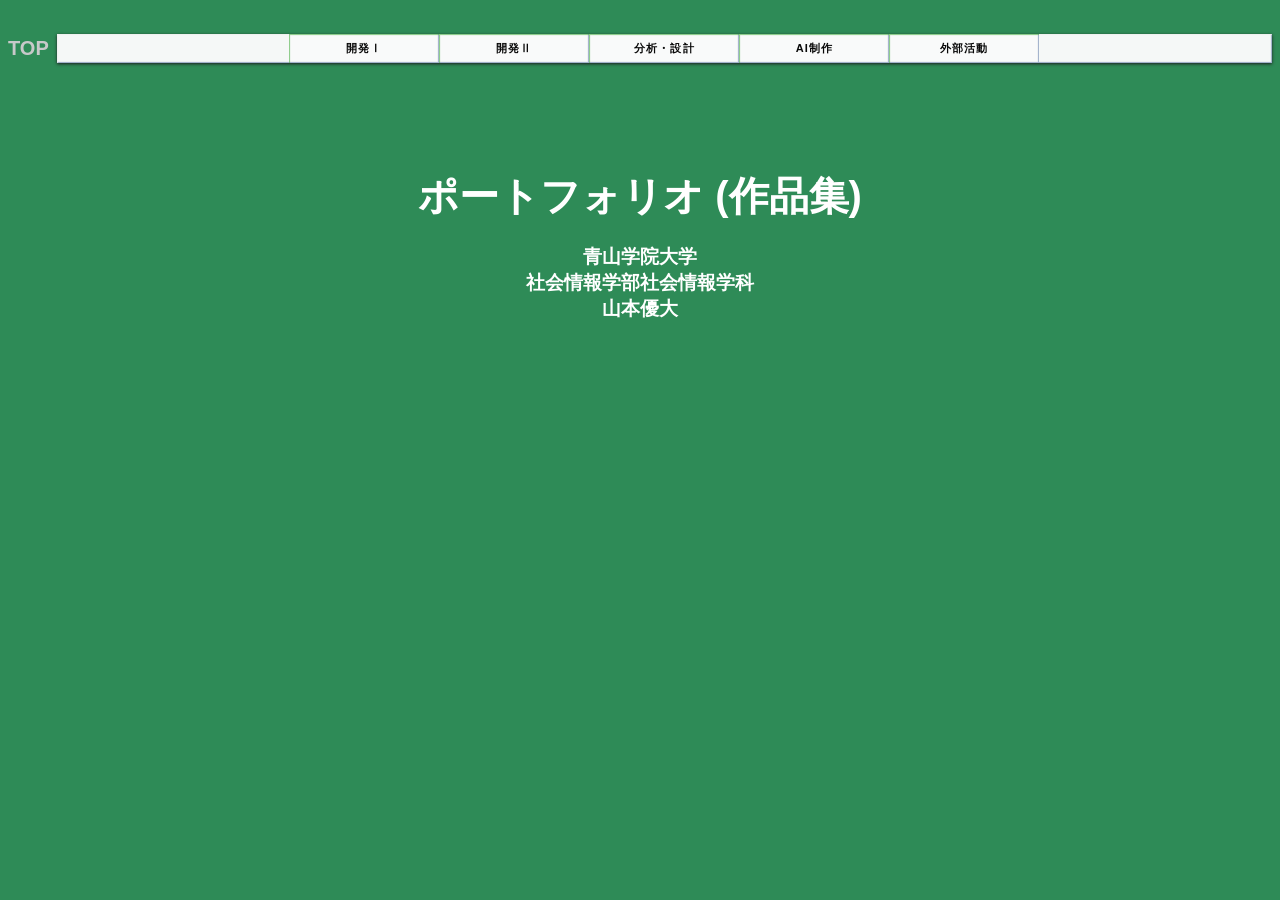
==== myj-fastapi-web-app-main/frontend/index.html @ a17678f3 "Fix deployment path in deploy.yml" ====
<!DOCTYPE html>
<html lang="ja">

<head>
    <meta charset="UTF-8">
    <title>トップページ</title>
    <link rel="stylesheet" href="css/baba.css"/>
</head>

<body>
    <div class="navbar">
        <div class="navbar-l">
            <h1 class="navlogo">TOP</h1>
        </div>
        <div class="navbar-r">
            <ul class="dropmenu">
                <li><a href="#trees">開発Ⅰ</a>
                    <ul>
                        <li><a href="todo.html"> TODO</a></li>
                        <li><a href="baba.html"> Old Maid</a></li>
                        
                    </ul>
                </li>
                <li><a href="#plants">開発Ⅱ</a>
                    <ul>
                        <li><a href="indexaaa.html"> MITUKI</a></li>
                        <li><a href="http://localhost:8501/index.html"> STRABADY</a></li>
                        
                    </ul>
    
                </li>
                <li><a href="#symbiosis">分析・設計</a>
                    <ul>
                        <li><a href="https://colab.research.google.com/drive/1KsUPJqg_0WcFwogwTwC08tpQyaYegraT"> 自然言語処理①</a></li>
                        <li><a href="https://docs.google.com/presentation/d/1_l8otZCzygeaIOdrLib5RKfNLjSA53pC/edit?slide=id.p1#slide=id.p1"> 自然言語処理②</a></li>
                        <li><a href="https://docs.google.com/document/d/11GTX9yCjO9IoElnxK6fyXIhifH7HB06MDJz6Dup3644/edit?tab=t.0"> 採用／求人DB設計</a></li>
                    </ul>
                </li>
                <li><a href="#plants">AI制作</a>
                    <ul>
                        <li><a href=""> その１</a></li>
                        <li><a href=""> その２</a></li>
                        <li><a href=""> その３</a></li>
                    </ul>
                </li>
                <li><a href="#chapel">外部活動</a>
                    <ul>
                        <li><a href="https://www.notion.so/24ec32291db9803e9f65d60c55ac3591?source=copy_link"> ビジコン </a></li>   
                        <li><a href="https://www.notion.so/25-26-313c32291db98044bb27f8d2150bb148?source=copy_link">サガマチ学生Club</a></li>
                    </ul>
                </li>
            </ul>
        </div>
    </div>
    <br><br><br>
    <h1>ポートフォリオ (作品集)</h1>
    <h3>青山学院大学<br>社会情報学部社会情報学科<br>山本優大</h3>
</body>
</html>
---- myj-fastapi-web-app-main/frontend/css/baba.css ----
body {
    font-family: "Yu Gothic", sans-serif;
    text-align: center;
    background: #2e8b57;
    /* 濃い緑 */
    color: white;
}

hr {
    border: none;
    background-color: #f0fff6;
    border-top: 2px dashed #117f33;
}

h1 {
    font-size: 40px;
    margin-bottom: 20px;
}

select {
    font-size: 20px;
    padding: 5px;
    margin: 10px;
    border-radius: 5px;
}

button {
    font-size: 20px;
    padding: 10px 20px;
    margin: 10px;
    border: none;
    border-radius: 10px;
    background-color: #f0c040;
    cursor: pointer;
    transition: background-color 0.2s;
}

button:hover {
    background-color: #ffd700;
}

.card {
    display: inline-block;
    background: white;
    color: black;
    border-radius: 8px;
    padding: 15px 10px;
    margin: 5px;
    width: 60px;
    font-size: 24px;
    box-shadow: 2px 2px 5px rgba(0, 0, 0, 0.3);
    text-align: center;
}

/* 裏面カードの見た目 */
.back {
    display: inline-block;
    background: #444;
    color: white;
    border-radius: 8px;
    padding: 15px 10px;
    margin: 5px;
    width: 60px;
    font-size: 24px;
    cursor: pointer;
    box-shadow: 2px 2px 5px rgba(0, 0, 0, 0.3);
    border: 3px solid #777;
}

/* ゲームフェーズの初期表示設定 */
#game,
#drawPhase,
#resultPhase,
#checkPhase {
    display: none;
    padding: 20px;
    margin: 20px auto;
    max-width: 600px;
    background: rgba(0, 0, 0, 0.2);
    border-radius: 15px;
}

#setup {
    padding: 20px;
    margin: 20px auto;
    max-width: 500px;
    background: rgba(0, 0, 0, 0.2);
    border-radius: 15px;
}

#status {
    margin: 15px auto;
    max-width: 600px;
    background: rgba(255, 255, 255, 0.1);
    padding: 10px;
    border-radius: 10px;
    text-align: center;
}

#status h3 {
    text-align: center;
}

#opponentCards {
    margin-top: 20px;
}


.dropmenu {
    list-style-type: none;
    display: flex;
    justify-content: center;
    width: 750px;
    margin: 0 auto;
    padding: 0;
}

.dropmenu li ul li a {
    text-align: center;
    padding: 7px 10px;
    border-top: 1px solid #728db3;
}

.dropmenu li {
    background: #f9fafa;
    text-align: center;
    box-shadow: 1px 1px 1px rgba(82, 179, 79, 0.7) inset, -1px -1px 1px rgba(115, 139, 179, 0.7) inset;
    width: 25%;
    margin: 0;
    padding: 0;
    position: relative;
}

.dropmenu li ul {
    list-style-type: none;
    margin: 0;
    padding: 0;
    position: absolute;
    visibility: hidden;
    opacity: 0;
    perspective: 500px;
    
}

.dropmenu ul li {
    transform: rotateY(90deg);
    transform-origin: 50% 0;
    transition: .5s;
}

.dropmenu li:hover li {
    transform: rotateY(0);
}

.dropmenu ul li:nth-child(2) {
    transition-delay: .1s;
}

.dropmenu ul li:nth-child(3) {
    transition-delay: .2s;
}


.dropmenu li:hover ul {
    visibility: visible;
    opacity: 1;
}

.dropmenu li ul li {
    width: 150px;
}

.dropmenu li a {
    margin: 0;
    padding: 7px 0;
    display: block;
    color: #090909;
    font: bold 11px "游ゴシック", Helvetica;
    letter-spacing: 0.1em;
    text-decoration: none;
}

.dropmenu li a:hover {
    background: #8f8f8f;
}

.dropmenu li:hover>a {
    background: #8c8c8c;
}

.navbar {
    width: 100%;
    margin: 0;
    padding: 5px 0;
    height: 70px;
    display: flex;
    align-content: space-around;
}

.navbar-l {
    margin: auto 0;
}

.navlogo {
    color: #c7c9c9;
    font: bold 20px "游ゴシック", Helvetica;
    text-align: left;
    margin: auto 8px auto 0px;
    white-space: nowrap;
}

.navbar-r {
    background: #f5f8f7;
    box-shadow: 1px 1px 1px rgba(237, 238, 237, 0.7) inset, -1px -1px 1px rgba(115, 139, 179, 0.7) inset,
        0px 1px 3px #1e1e20;
    width: 100%;
    margin: auto 0;
    padding: 0;
}
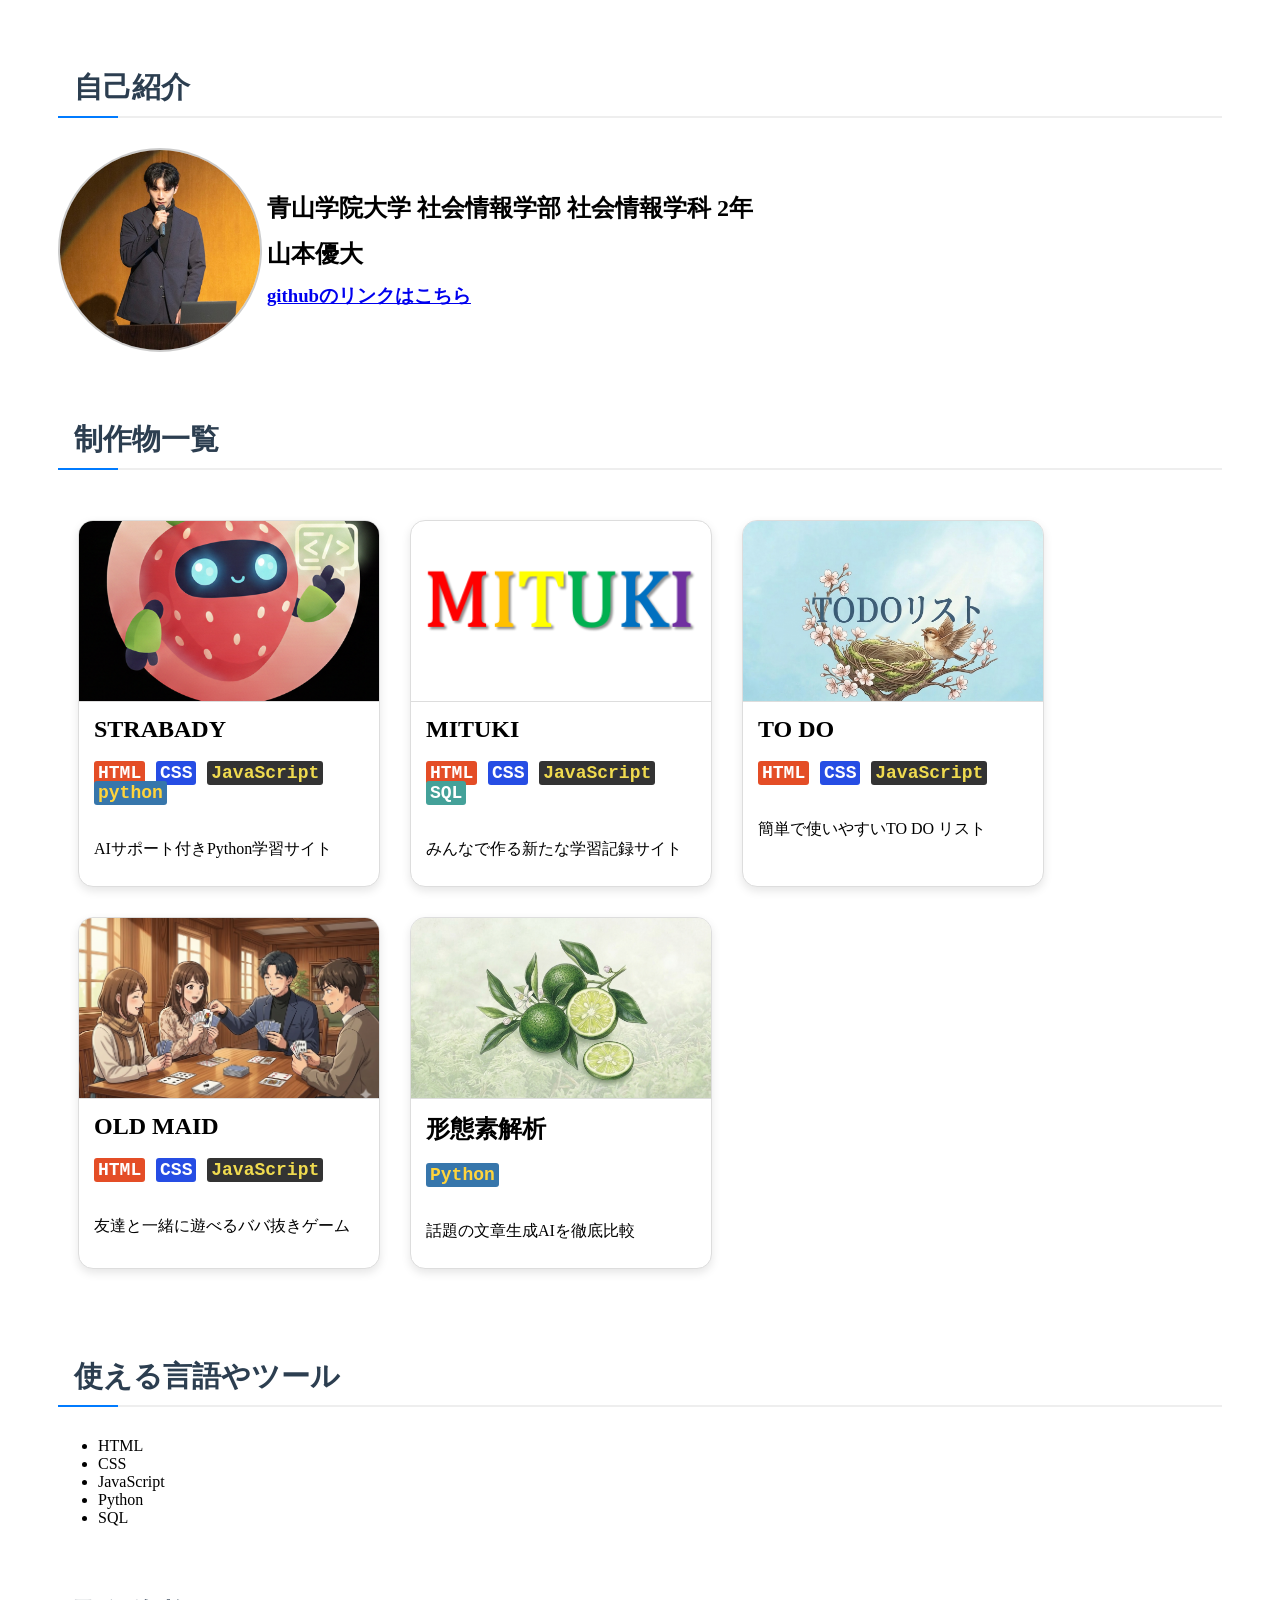
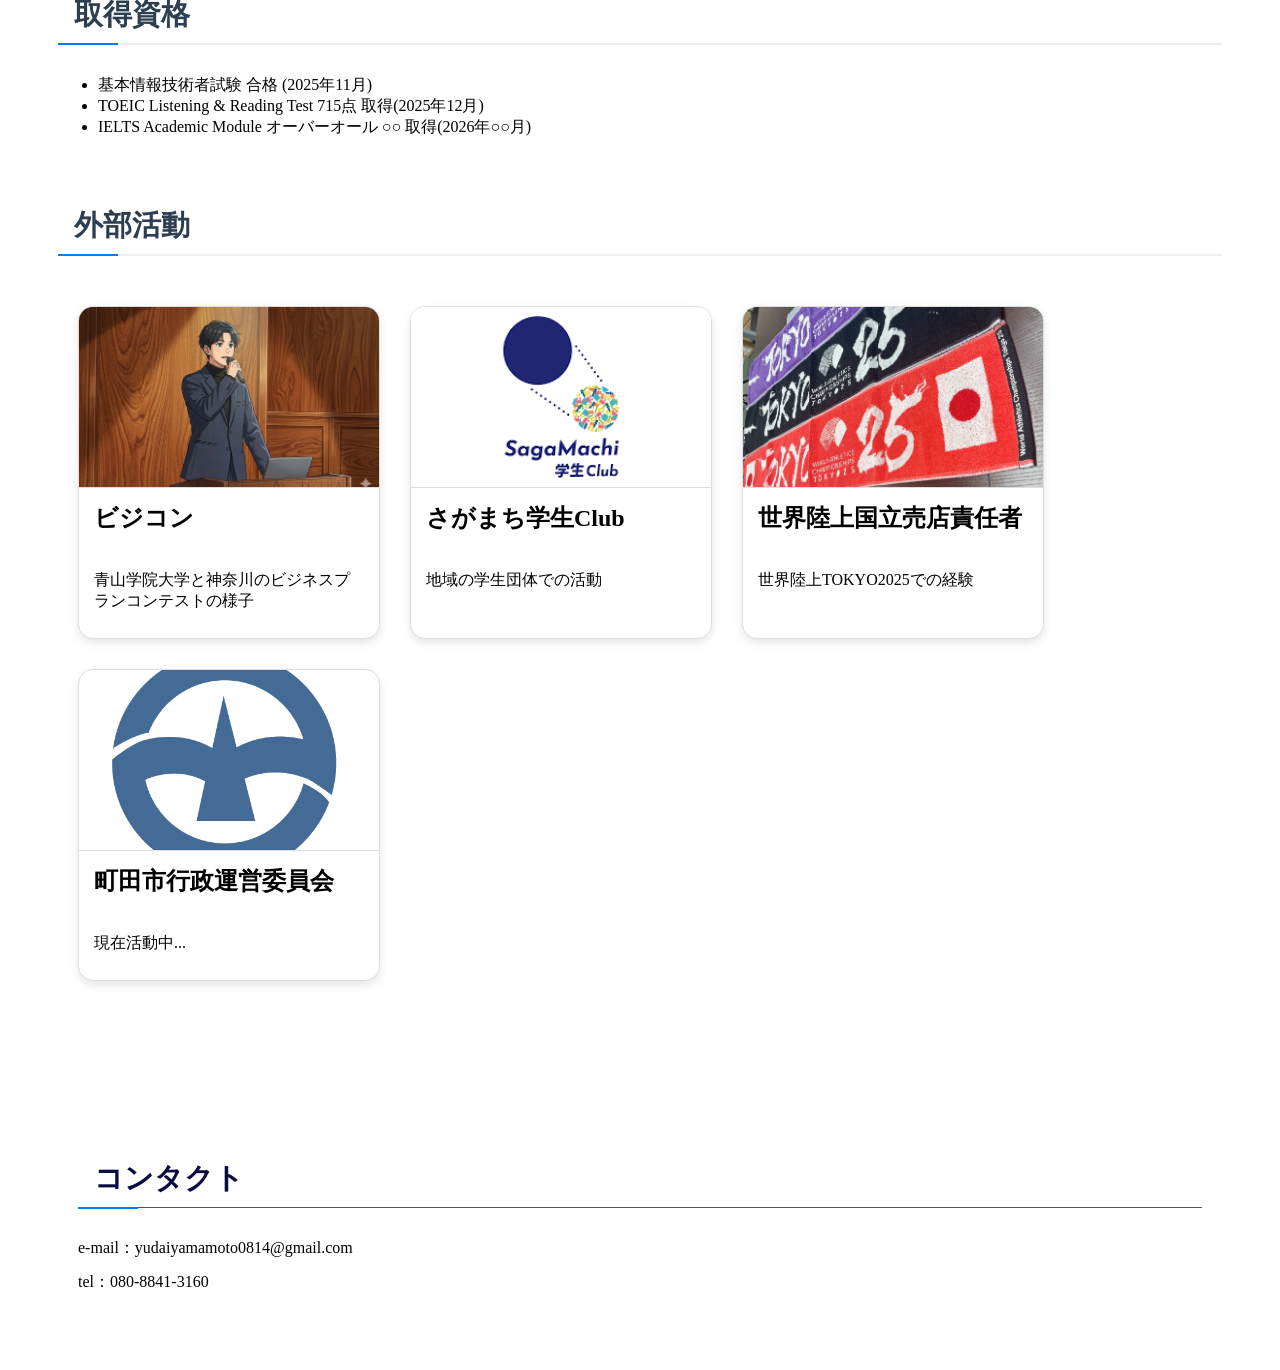
==== commit 8333f0f0: "ポートフォリオを修正" ====
--- a/myj-fastapi-web-app-main/frontend/index.html
+++ b/myj-fastapi-web-app-main/frontend/index.html
@@ -4,11 +4,11 @@
 <head>
     <meta charset="UTF-8">
     <title>トップページ</title>
-    <link rel="stylesheet" href="css/baba.css"/>
+    <link rel="stylesheet" href="css/style.css"/>
 </head>
 
 <body>
-    <div class="navbar">
+    <!-- <div class="navbar">
         <div class="navbar-l">
             <h1 class="navlogo">TOP</h1>
         </div>
@@ -51,9 +51,175 @@
                 </li>
             </ul>
         </div>
+    </div> -->
+    <div class="container">
+        <div class="aboutme">
+            <h1>自己紹介</h1>
+            <div class="icon">
+                <img src="me.jpeg" alt="プロフィール写真" class="icon-photo">
+
+                <div class="text-content">
+                    <h2>青山学院大学 社会情報学部 社会情報学科 2年</h2>
+                    <h2>山本優大</h2>
+                    <h3><a href="https://a8124226.github.io/portfolio/">githubのリンクはこちら</a></h3>  
+                </div>
+            </div>
+        </div>
+
+        <h1>制作物一覧</h1>
+        <div class="panel-container">
+            <a href="demo/demo-strabady.htm" class="panel">
+                <div class="image">
+                    <img src="strabady.png" alt="">
+                </div>
+                <div class="title">
+                    <p>STRABADY</p>
+                </div>
+                <div class="language">
+                    <span class="lang-html">HTML</span>
+                    <span class="lang-css">CSS</span>
+                    <span class="lang-js">JavaScript</span>
+                    <span class="lang-python">python</span>
+                </div>
+                <div class="text">
+                    <p>AIサポート付きPython学習サイト</p>
+                </div>
+            </a>
+            <a href="demo/demo-mituki.html" class="panel">
+                <div class="image">
+                    <img src="MITUKI.png" alt="">
+                </div>
+                <div class="title">
+                    <p>MITUKI</p>
+                </div>
+                <div class="language">
+                    <span class="lang-html">HTML</span>
+                    <span class="lang-css">CSS</span>
+                    <span class="lang-js">JavaScript</span>
+                    <span class="lang-sql">SQL</span>
+                </div>
+                <div class="text">
+                    <p>みんなで作る新たな学習記録サイト</p>
+                </div>
+            </a>
+            <a href="todo.html" class="panel">
+                <div class="image">
+                    <img src="todo.png" alt="">
+                </div>
+                <div class="title">
+                    <p>TO DO</p>
+                </div>
+                <div class="language">
+                    <span class="lang-html">HTML</span>
+                    <span class="lang-css">CSS</span>
+                    <span class="lang-js">JavaScript</span>
+                </div>
+                <div class="text">
+                    <p>簡単で使いやすいTO DO リスト</p>
+                </div>
+            </a>
+            <a href="baba.html" class="panel">
+                <div class="image">
+                    <img src="baba.png" alt="">
+                </div>
+                <div class="title">
+                    <p>OLD MAID</p>
+                </div>
+                <div class="language">
+                    <span class="lang-html">HTML</span>
+                    <span class="lang-css">CSS</span>
+                    <span class="lang-js">JavaScript</span>
+                </div>
+                <div class="text">
+                    <p>友達と一緒に遊べるババ抜きゲーム</p>
+                </div>
+            </a>
+            <a href="demo/demo-colab.html" class="panel">
+                <div class="image">
+                    <img src="sudati.png" alt="">
+                </div>
+                <div class="title">
+                    <p>形態素解析</p>
+                </div>
+                <div class="language">
+                    <span class="lang-python">Python</span>
+                </div>
+                <div class="text">
+                    <p>話題の文章生成AIを徹底比較</p>
+                </div>
+            </a>
+        </div>
+        <h1>使える言語やツール</h1>
+        <ul>
+            <li>HTML</li>
+            <li>CSS</li>
+            <li>JavaScript</li>
+            <li>Python</li>
+            <li>SQL</li>
+        </ul>
+
+        <h1>取得資格</h1>
+        <ul>
+            <li>基本情報技術者試験 合格 (2025年11月)</li>
+            <li>TOEIC Listening & Reading Test 715点 取得(2025年12月)</li>
+            <li>IELTS Academic Module オーバーオール  ○○ 取得(2026年○○月)</li>
+        </ul>
+
+        <h1>外部活動</h1>
+        <div class="panel-container">
+            <div class="panel">
+                <div class="image">
+                    <img src="bisi-con.png" alt="">
+                </div>
+                <div class="title">
+                    <p>ビジコン</p>
+                </div>
+                <div class="text">
+                    <p>青山学院大学と神奈川のビジネスプランコンテストの様子</p>
+                </div>
+            </div>
+            <div class="panel">
+                <div class="image">
+                    <img src="sagamati.png" alt="">
+                </div>
+                <div class="title">
+                    <p>さがまち学生Club</p>
+                </div>
+                <div class="text">
+                    <p>地域の学生団体での活動</p>
+                </div>
+            </div>
+             <div class="panel">
+                <div class="image">
+                    <img src="world25.jpeg" alt="">
+                </div>
+                <div class="title">
+                    <p>世界陸上国立売店責任者</p>
+                </div>
+                <div class="text">
+                    <p>世界陸上TOKYO2025での経験</p>
+                </div>
+            </div>
+            <div class="panel">
+                <div class="image">
+                    <img src="machida.png" alt="">
+                </div>
+                <div class="title">
+                    <p>町田市行政運営委員会</p>
+                </div>
+                <div class="text">
+                    <p>現在活動中...</p>
+                </div>
+            </div>
+           
+        </div>
+
+        <div class="contact">
+            <h1>コンタクト</h1>
+            <h2>e-mail：yudaiyamamoto0814@gmail.com</h2>
+            <h2>tel：080-8841-3160</h2>
+        </div>
     </div>
-    <br><br><br>
-    <h1>ポートフォリオ (作品集)</h1>
-    <h3>青山学院大学<br>社会情報学部社会情報学科<br>山本優大</h3>
+
 </body>
 </html>
--- a/myj-fastapi-web-app-main/frontend/css/style.css
+++ b/myj-fastapi-web-app-main/frontend/css/style.css
@@ -0,0 +1,310 @@
+
+.container{
+    margin:50px;
+}
+
+
+.text-content h2, 
+.text-content h3 {
+  margin: 5px;          /* 上下の余白をゼロにする */
+  line-height: 1.5;   /* 行間の高さを適度に設定（お好みで1.2〜1.6） */
+}
+
+.icon {
+  display: flex;
+  align-items: center; 
+}
+
+.text-content {
+  display: flex;
+  flex-direction: column; /* 念のため縦並びを保証 */
+}
+
+/* 画像を丸いアイコン型にする */
+.icon-photo {
+  width: 200px;        /* アイコンの幅 */
+  height: 200px;       /* アイコンの高さ（幅と同じにする） */
+  border-radius: 50%;  /* 正方形を丸くする魔法のコード */
+  object-fit: cover;   /* 画像が歪まないように調整 */
+  border: 2px solid #ccc; /* 必要であれば枠線を追加 */
+}
+
+.panel-container {
+    display: flex;             /* 横並びにする */
+    justify-content: flex-start; /*左揃え */
+    flex-wrap: wrap;          /* 幅が足りなくなったら折り返す */
+    gap: 30px;                /* パネル間の隙間 */
+    padding: 20px;
+}
+
+.panel {
+    display: block;       /* aタグをカード全体の範囲に広げる */
+    text-decoration: none; /* 1. 下線を消す */
+    color: inherit;       /* 2. 文字の色が変わるのを防ぐ（親の文字色を引き継ぐ） */
+
+    flex: 0 1 300px;
+    border: 1px solid #ddd;
+    border-radius: 15px;      /* 角丸 */
+    overflow: hidden;         /* 画像が角丸からはみ出ないように */
+    background: #fff;
+    box-shadow: 0 4px 10px rgba(0,0,0,0.1);
+}
+
+/* クリックした瞬間や訪問済みの色変化も無効化したい場合 */
+.panel:visited, 
+.panel:active, 
+.panel:focus {
+    text-decoration: none;
+    color: inherit;
+    outline: none; /* フォーカス時の枠線も消すとスッキリします */
+}
+
+/* ホバー時に浮き上がる*/
+.panel:hover {
+    transform: translateY(-5px);    /* 上に5px動く */
+    box-shadow: 0 8px 20px rgba(0, 0, 0, 0.12); /* 影を強くする */
+    border-color: #007bff;         /* 枠線の色を変えて反応を示す */
+}
+
+
+/* パネル内の画像 */
+.panel .image img {
+    width: 100%;              /* パネルの幅に合わせる */
+    height: 180px;            /* 高さを固定して揃える */
+    object-fit: cover;        /* 画像を切り抜いて比率を保つ */
+    border-bottom: 1px solid #ddd; /* 画像の下に境界線を引く */
+}
+
+/* テキスト周りの余白 */
+.title, .language, .text {
+    padding: 10px 15px;
+}
+
+.title p {
+    font-weight: bold;
+    font-size: 1.5rem;
+    margin: 0;
+}
+
+.language {
+    color: #007bff;
+    font-size: 0.9rem;
+    font-family: monospace;  
+}
+
+
+/* --- 見出しの刷新 --- */
+h1 {
+    position: relative;
+    padding: 0.5rem 1rem;
+    font-size: 1.8rem;
+    color: #2c3e50;
+    text-align: left; /* 中央寄せから左寄せへ */
+    margin: 60px 0 30px 0;
+    border-bottom: 2px solid #eee;
+}
+
+/* 数字を消して、アクセントの線を横に置くスタイル */
+h1::before {
+    content: "";
+    position: absolute;
+    left: 0;
+    bottom: -2px;
+    width: 60px;
+    height: 2px;
+    background: #007bff; /* 青いアクセント線 */
+}
+
+
+.skills-container {
+    display: flex;
+    flex-wrap: wrap;
+    gap: 10px;
+    justify-content: center;
+    padding: 20px;
+}
+
+
+
+.contact {
+    color: #000;
+    padding: 10px 20px;
+    border-radius: 15px;
+    margin-top: 80px;
+} 
+
+.contact h1 {
+    color: #090b41;
+    border-bottom: 1px solid #555;
+}
+
+
+.contact h2 {
+    font-size: 1rem;
+    font-weight: normal;
+} 
+
+/* ここからナビバーの設定 */
+.dropmenu {
+    list-style-type: none;
+    display: flex;
+    justify-content: center;
+    width: 750px;
+    margin: 0 auto;
+    padding: 0;
+}
+
+.dropmenu li ul li a {
+    text-align: center;
+    padding: 7px 10px;
+    border-top: 1px solid #728db3;
+}
+
+.dropmenu li {
+    background: #f9fafa;
+    text-align: center;
+    box-shadow: 1px 1px 1px rgba(82, 179, 79, 0.7) inset, -1px -1px 1px rgba(115, 139, 179, 0.7) inset;
+    width: 25%;
+    margin: 0;
+    padding: 0;
+    position: relative;
+}
+
+.dropmenu li ul {
+    list-style-type: none;
+    margin: 0;
+    padding: 0;
+    position: absolute;
+    visibility: hidden;
+    opacity: 0;
+    perspective: 500px;
+    
+}
+
+.dropmenu ul li {
+    transform: rotateY(90deg);
+    transform-origin: 50% 0;
+    transition: .5s;
+}
+
+.dropmenu li:hover li {
+    transform: rotateY(0);
+}
+
+.dropmenu ul li:nth-child(2) {
+    transition-delay: .1s;
+}
+
+.dropmenu ul li:nth-child(3) {
+    transition-delay: .2s;
+}
+
+
+.dropmenu li:hover ul {
+    visibility: visible;
+    opacity: 1;
+}
+
+.dropmenu li ul li {
+    width: 150px;
+}
+
+.dropmenu li a {
+    margin: 0;
+    padding: 7px 0;
+    display: block;
+    color: #090909;
+    font: bold 11px "游ゴシック", Helvetica;
+    letter-spacing: 0.1em;
+    text-decoration: none;
+}
+
+.dropmenu li a:hover {
+    background: #8f8f8f;
+}
+
+.dropmenu li:hover>a {
+    background: #8c8c8c;
+}
+
+.navbar {
+    width: 100%;
+    margin: 0;
+    padding: 5px 0;
+    height: 70px;
+    display: flex;
+    align-content: space-around;
+    position: sticky;
+    top: 0;
+    z-index: 1000;
+    background: #fff; /* 背景色をつけないと透けます */
+}
+
+.navbar-l {
+    margin: auto 0;
+}
+
+.navlogo {
+    color: #c7c9c9;
+    font: bold 20px "游ゴシック", Helvetica;
+    text-align: left;
+    margin: auto 8px auto 0px;
+    white-space: nowrap;
+}
+
+.navbar-r {
+    background: #f5f8f7;
+    box-shadow: 1px 1px 1px rgba(237, 238, 237, 0.7) inset, -1px -1px 1px rgba(115, 139, 179, 0.7) inset,
+        0px 1px 3px #1e1e20;
+    width: 100%;
+    margin: auto 0;
+    padding: 0;
+}
+
+
+/* 言語エリア全体のスタイル（必要であれば） */
+.language {
+    font-size: 18px;
+    color: #666; /* カンマの色 */
+}
+
+/* 各言語ごとの色定義（統一したい色を設定してください） */
+.lang-html {
+    color: #fff; 
+    background-color: #E44D26;
+    font-weight: bold;
+    padding: 2px 4px;
+    border-radius: 3px;
+}
+
+.lang-css {
+    color: #fff; 
+    background-color:#264DE4;
+    font-weight: bold;
+    padding: 2px 4px;
+    border-radius: 3px;
+}
+
+.lang-js {
+    color: #f0db4f; 
+    background-color: #333;
+    font-weight: bold;
+    padding: 2px 4px;
+    border-radius: 3px;
+}
+
+.lang-python {
+    color: #FFD43B; 
+    background-color: #3776AB;
+    font-weight: bold;
+    padding: 2px 4px;
+    border-radius: 3px;
+}
+
+.lang-sql {
+    color: #fff; 
+    background-color: #44a199;
+    font-weight: bold;
+    padding: 2px 4px;
+    border-radius: 3px;
+}
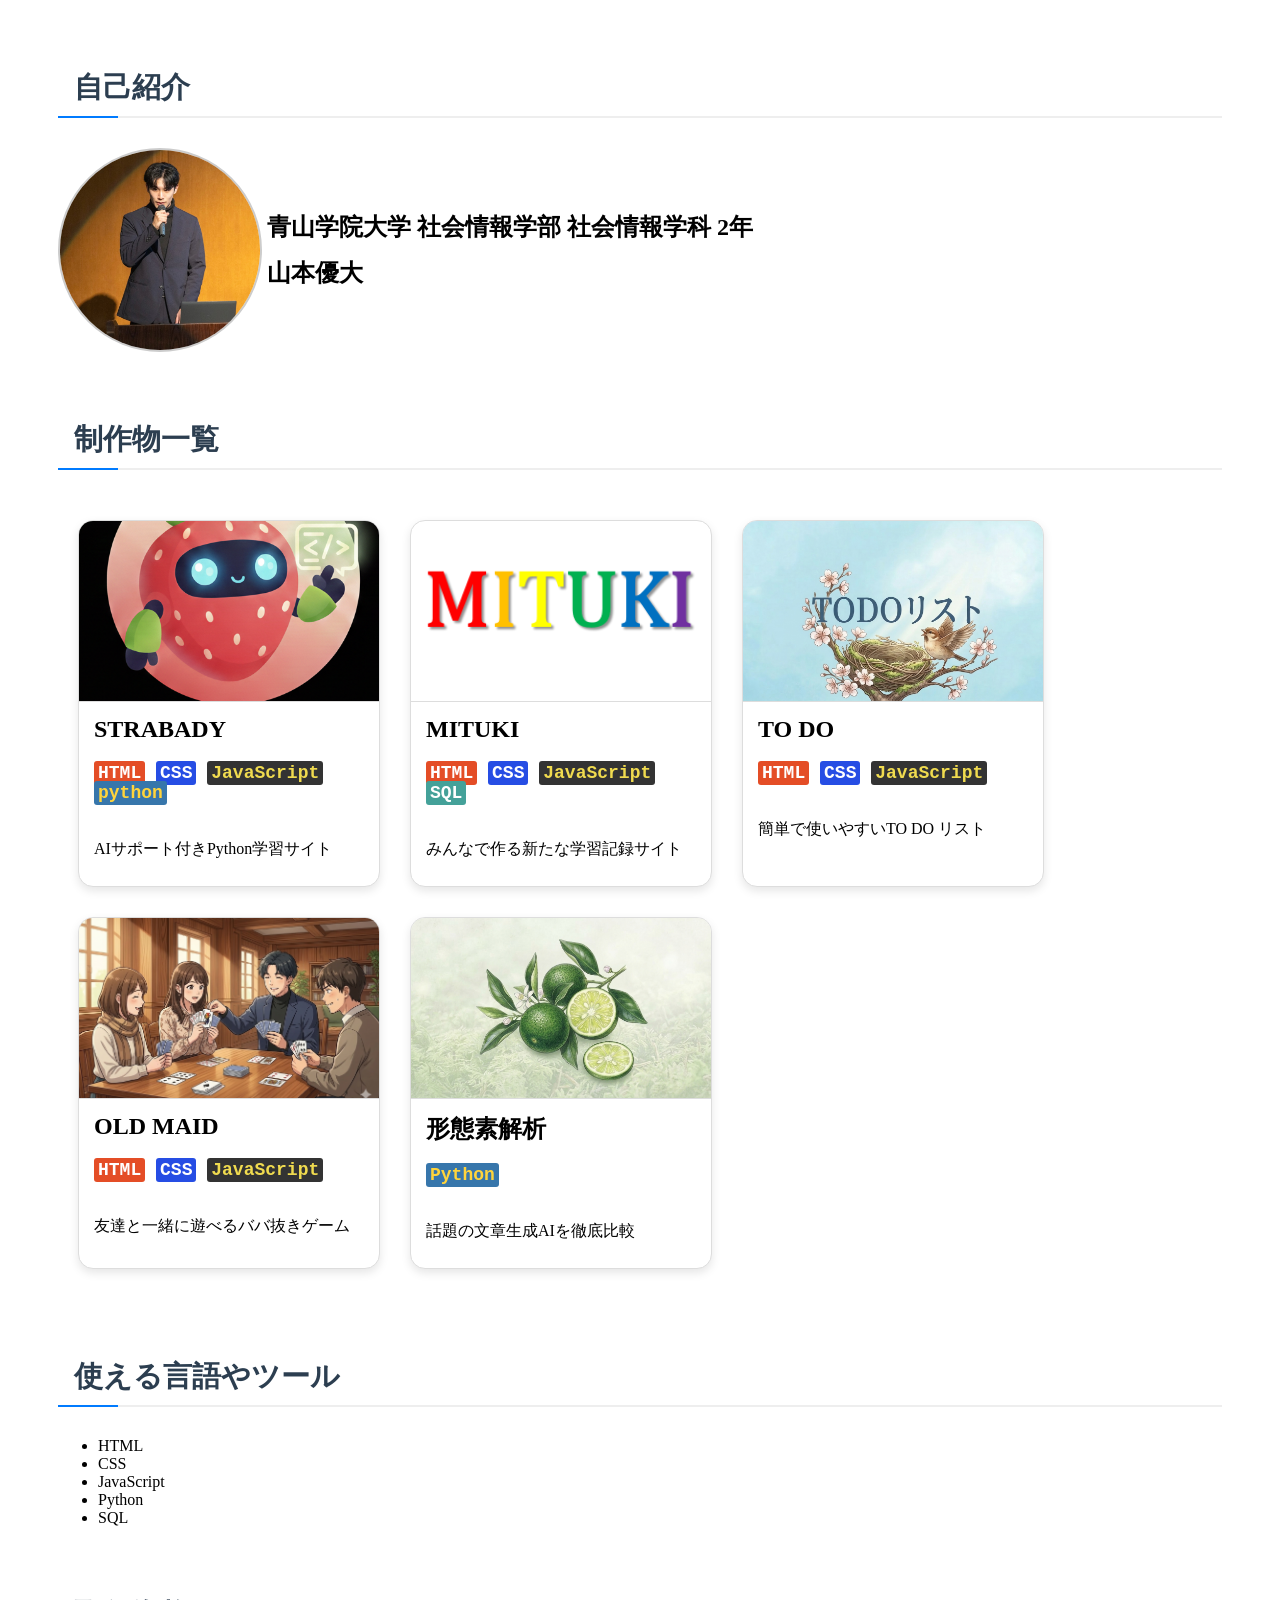
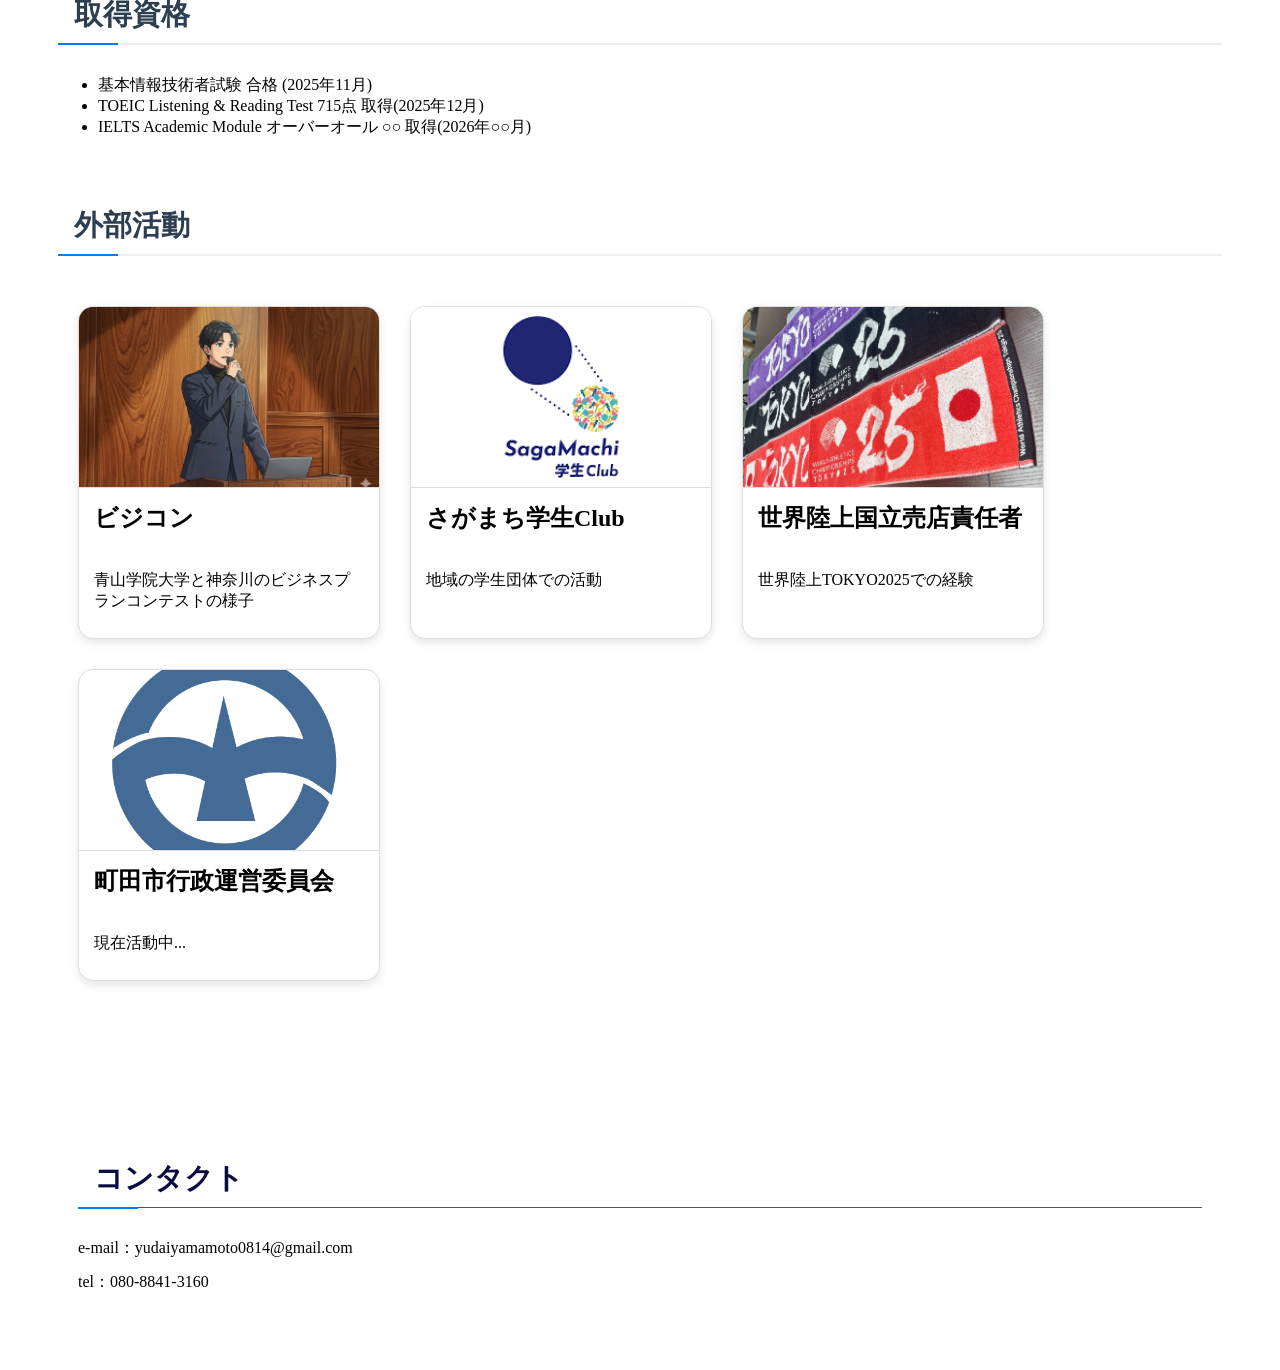
==== commit 7b228776: "githubのurlを消した" ====
--- a/myj-fastapi-web-app-main/frontend/index.html
+++ b/myj-fastapi-web-app-main/frontend/index.html
@@ -61,7 +61,7 @@
                 <div class="text-content">
                     <h2>青山学院大学 社会情報学部 社会情報学科 2年</h2>
                     <h2>山本優大</h2>
-                    <h3><a href="https://a8124226.github.io/portfolio/">githubのリンクはこちら</a></h3>  
+                    <!-- <h3><a href="https://a8124226.github.io/portfolio/">githubのリンクはこちら</a></h3>   -->
                 </div>
             </div>
         </div>
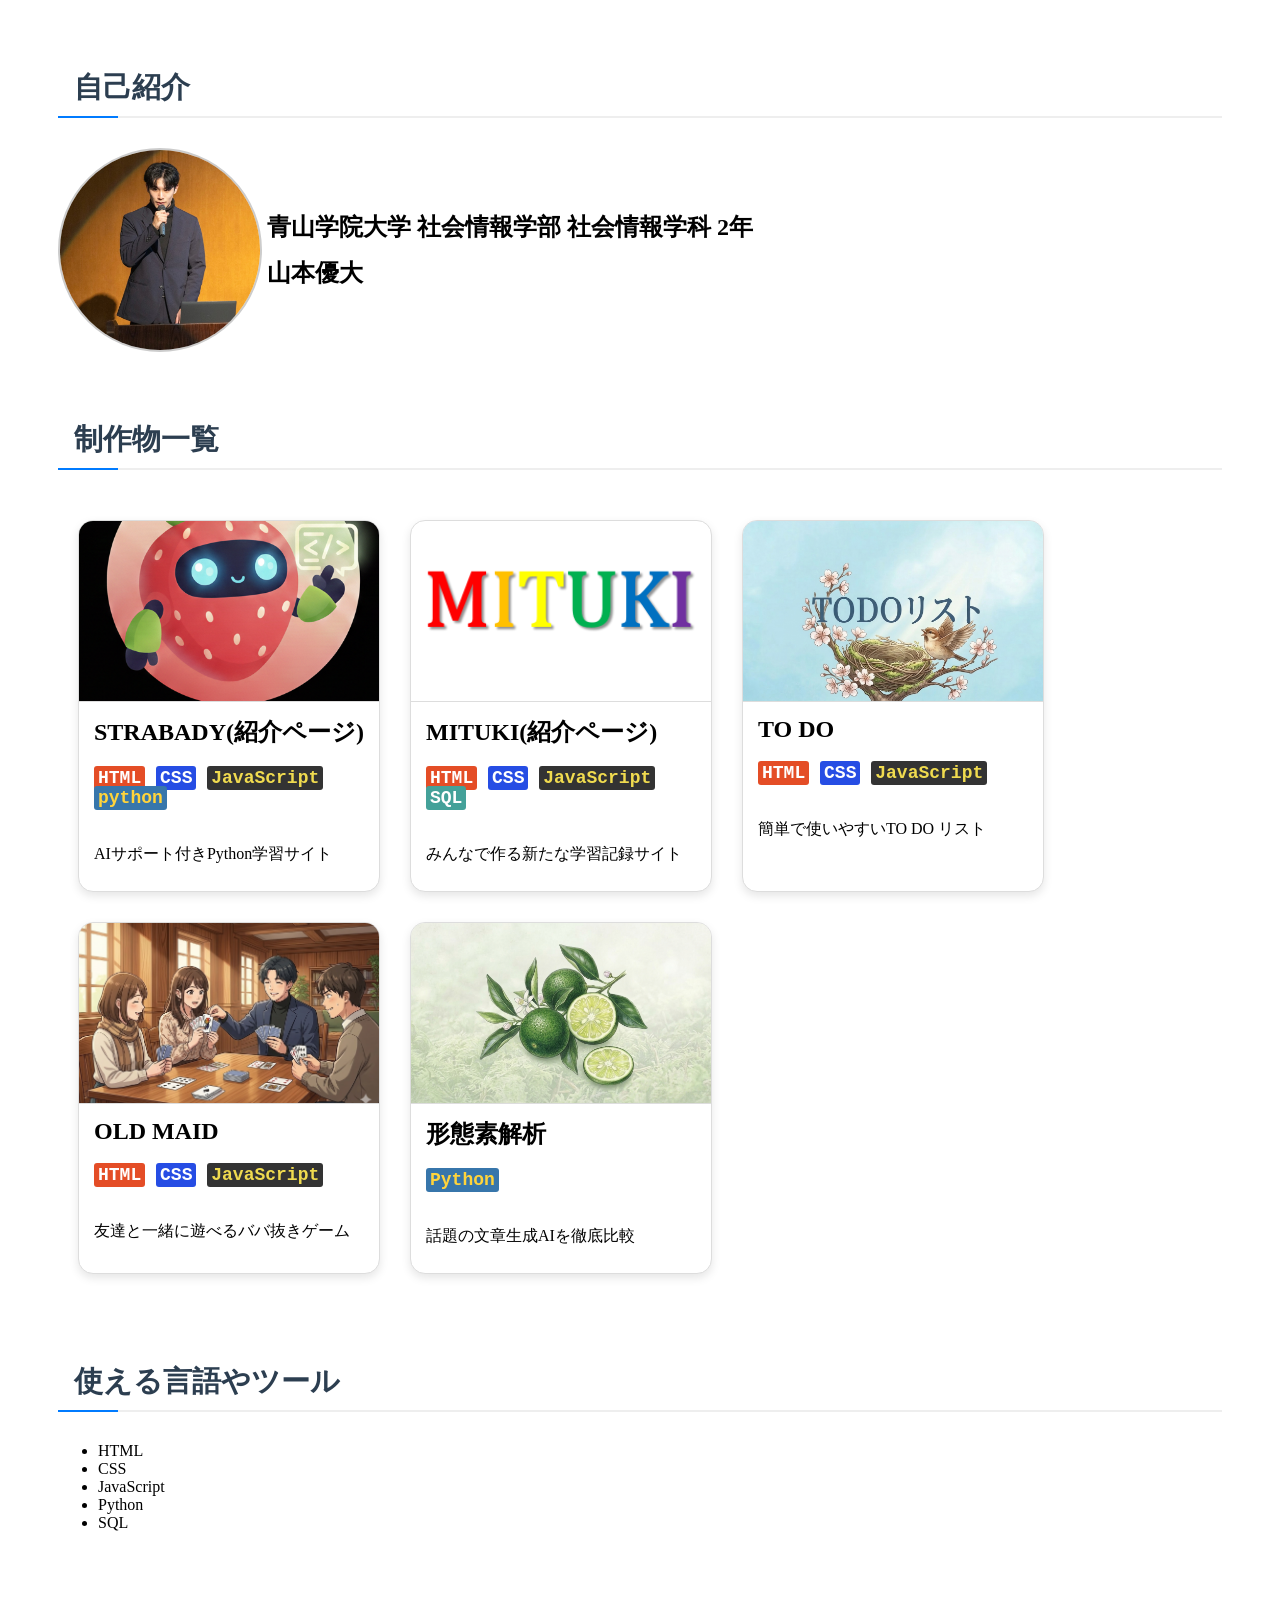
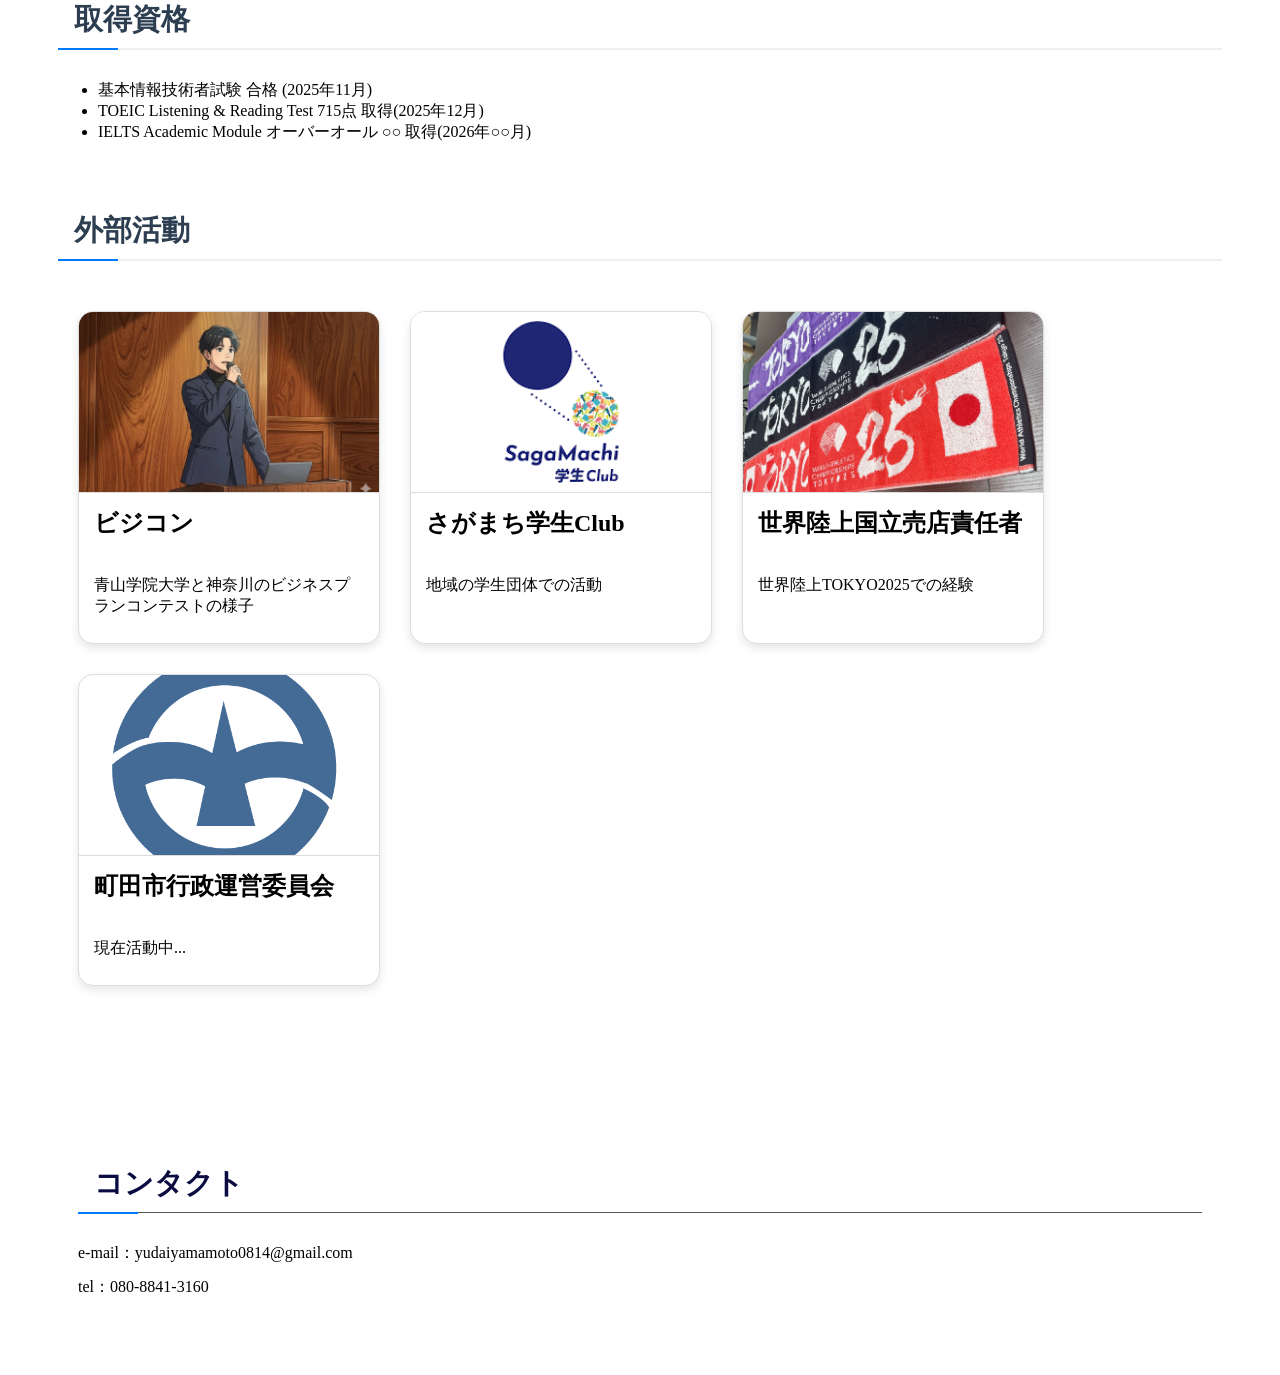
==== commit 0d68c8f0: "紹介ページと記載した" ====
--- a/myj-fastapi-web-app-main/frontend/index.html
+++ b/myj-fastapi-web-app-main/frontend/index.html
@@ -73,7 +73,7 @@
                     <img src="strabady.png" alt="">
                 </div>
                 <div class="title">
-                    <p>STRABADY</p>
+                    <p>STRABADY(紹介ページ)</p>
                 </div>
                 <div class="language">
                     <span class="lang-html">HTML</span>
@@ -90,7 +90,7 @@
                     <img src="MITUKI.png" alt="">
                 </div>
                 <div class="title">
-                    <p>MITUKI</p>
+                    <p>MITUKI(紹介ページ)</p>
                 </div>
                 <div class="language">
                     <span class="lang-html">HTML</span>
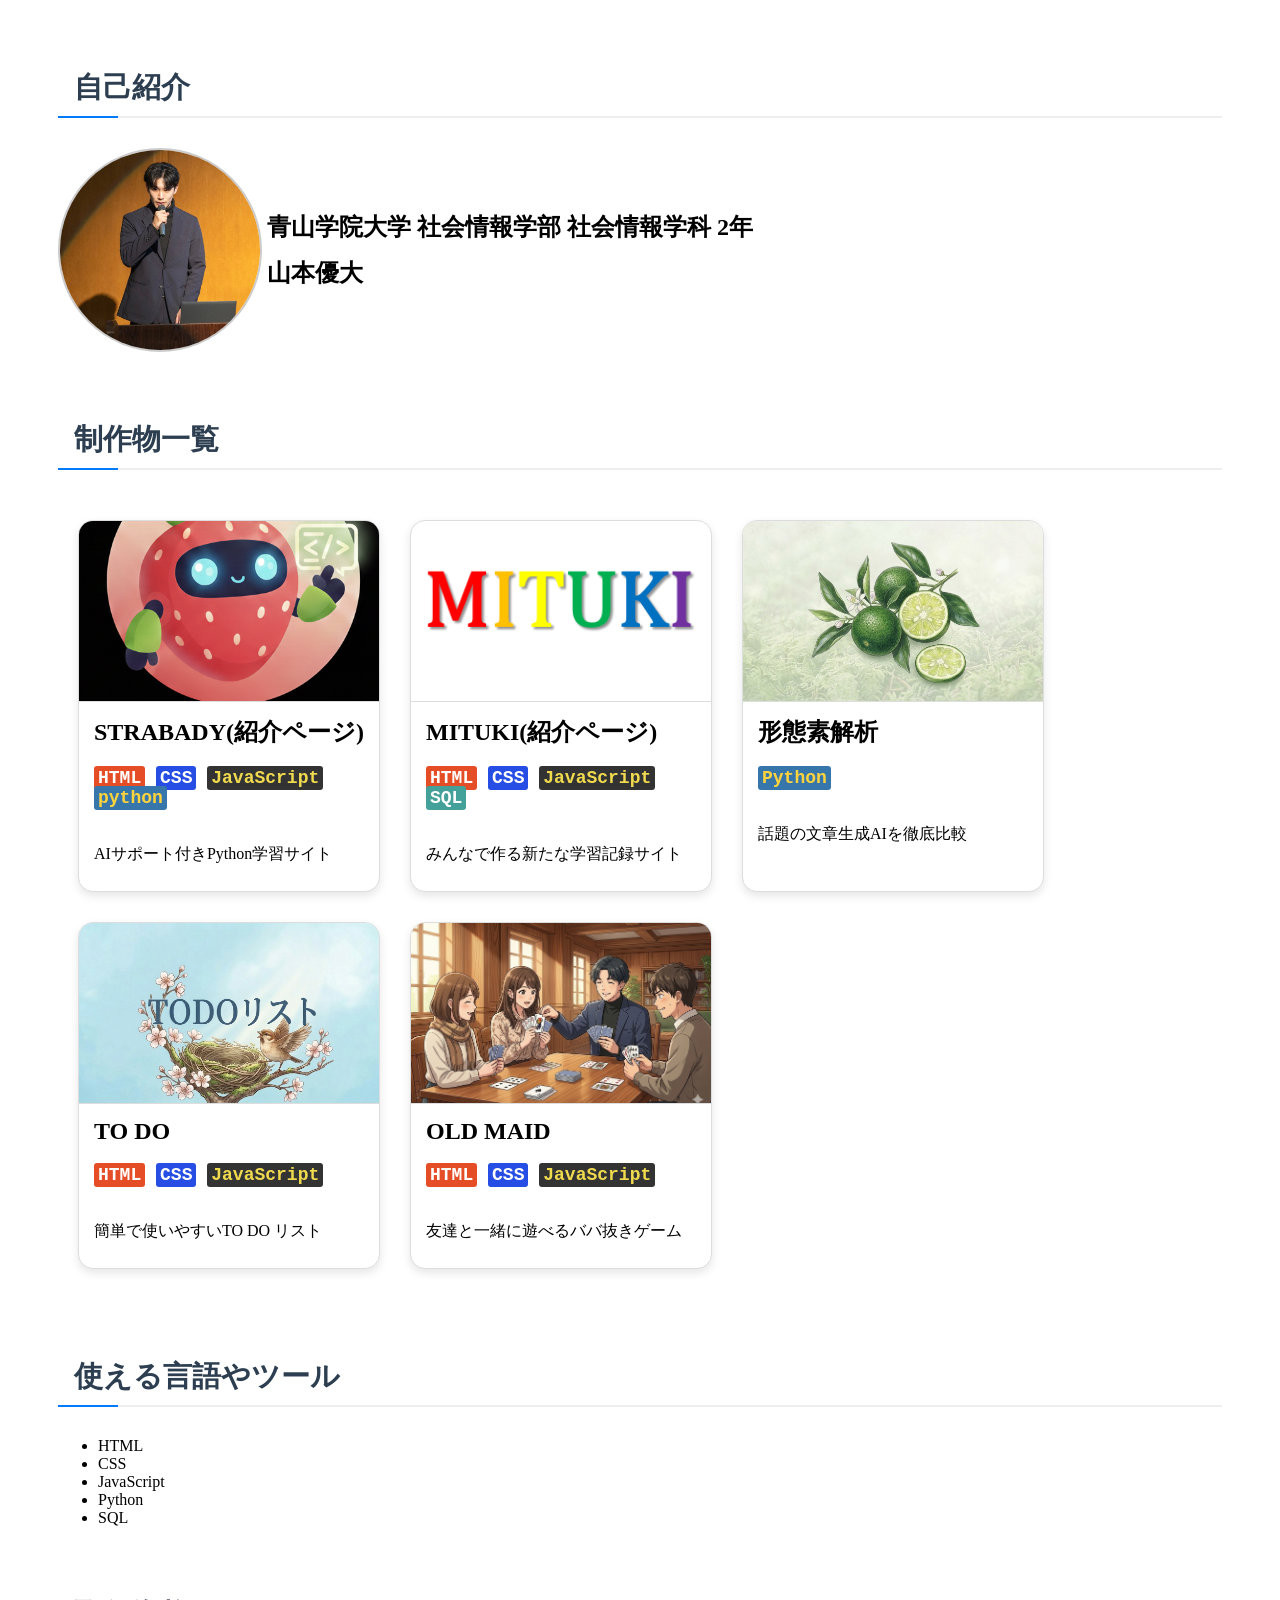
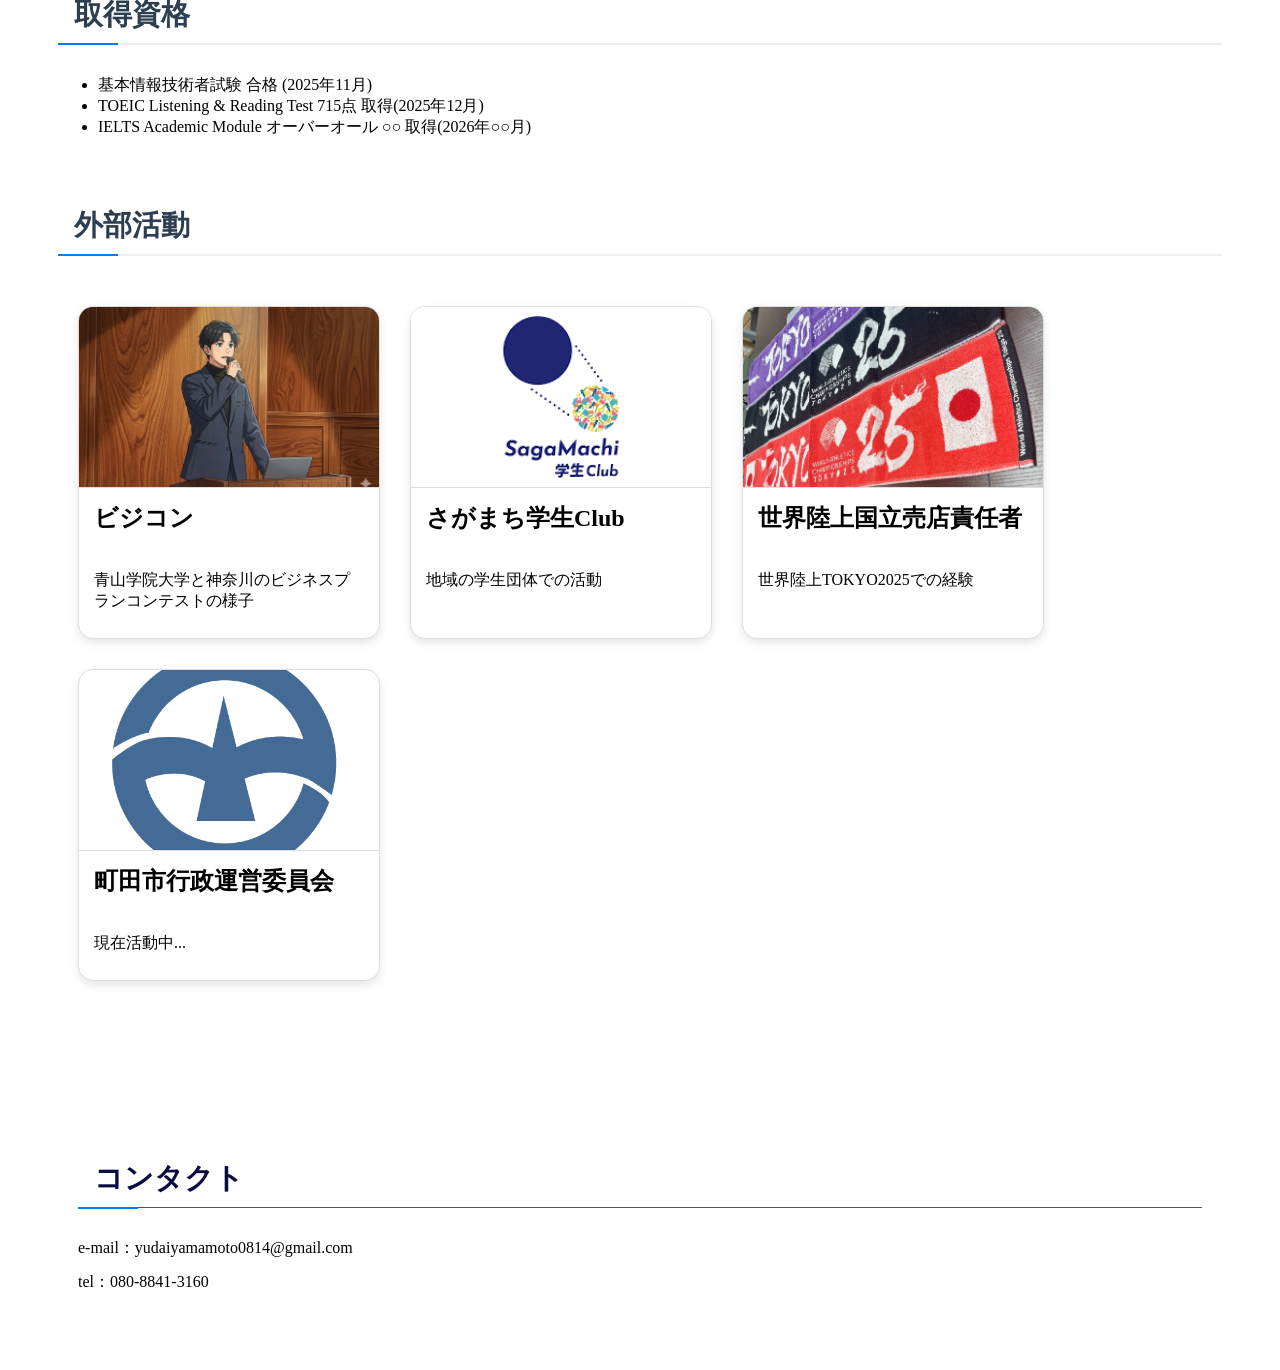
==== commit f9a3b9dd: "パネルの順番を修正" ====
--- a/myj-fastapi-web-app-main/frontend/index.html
+++ b/myj-fastapi-web-app-main/frontend/index.html
@@ -102,6 +102,20 @@
                     <p>みんなで作る新たな学習記録サイト</p>
                 </div>
             </a>
+            <a href="demo/demo-colab.html" class="panel">
+                <div class="image">
+                    <img src="sudati.png" alt="">
+                </div>
+                <div class="title">
+                    <p>形態素解析</p>
+                </div>
+                <div class="language">
+                    <span class="lang-python">Python</span>
+                </div>
+                <div class="text">
+                    <p>話題の文章生成AIを徹底比較</p>
+                </div>
+            </a>
             <a href="todo.html" class="panel">
                 <div class="image">
                     <img src="todo.png" alt="">
@@ -134,20 +148,7 @@
                     <p>友達と一緒に遊べるババ抜きゲーム</p>
                 </div>
             </a>
-            <a href="demo/demo-colab.html" class="panel">
-                <div class="image">
-                    <img src="sudati.png" alt="">
-                </div>
-                <div class="title">
-                    <p>形態素解析</p>
-                </div>
-                <div class="language">
-                    <span class="lang-python">Python</span>
-                </div>
-                <div class="text">
-                    <p>話題の文章生成AIを徹底比較</p>
-                </div>
-            </a>
+            
         </div>
         <h1>使える言語やツール</h1>
         <ul>
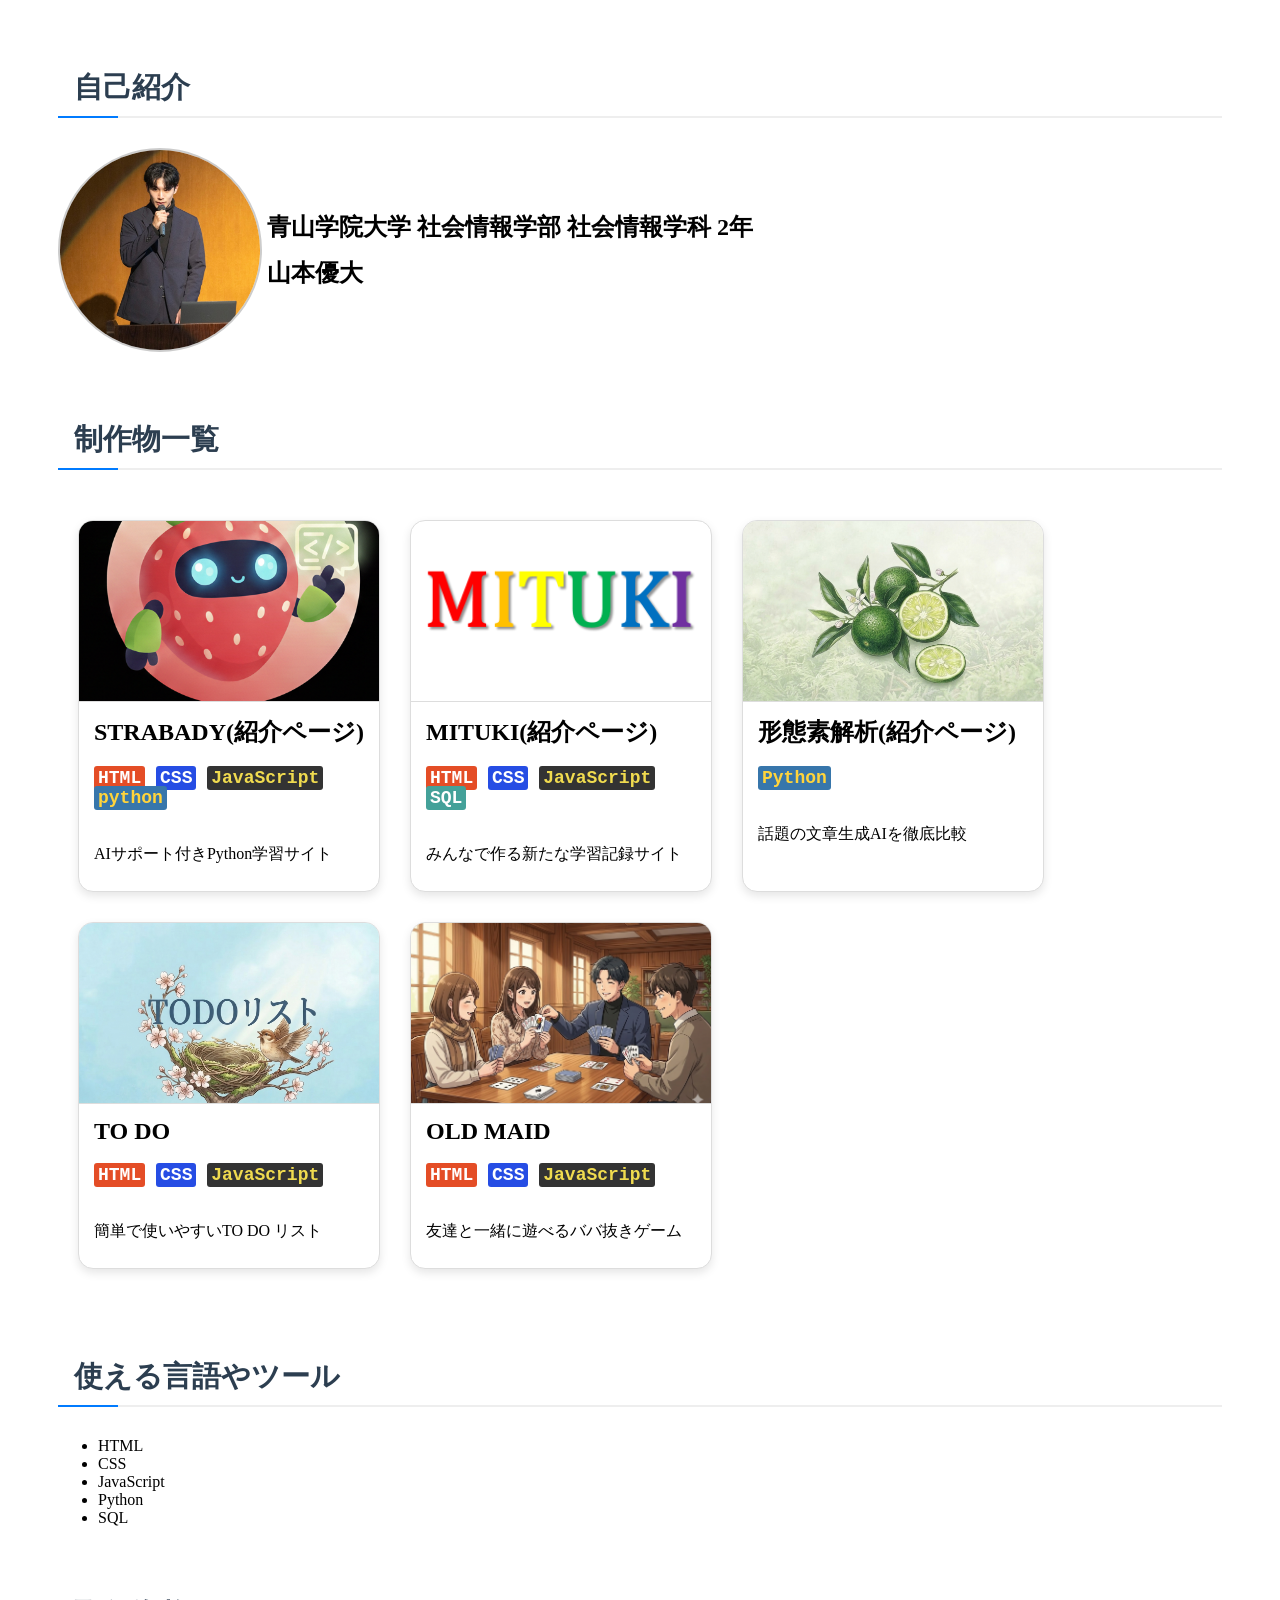
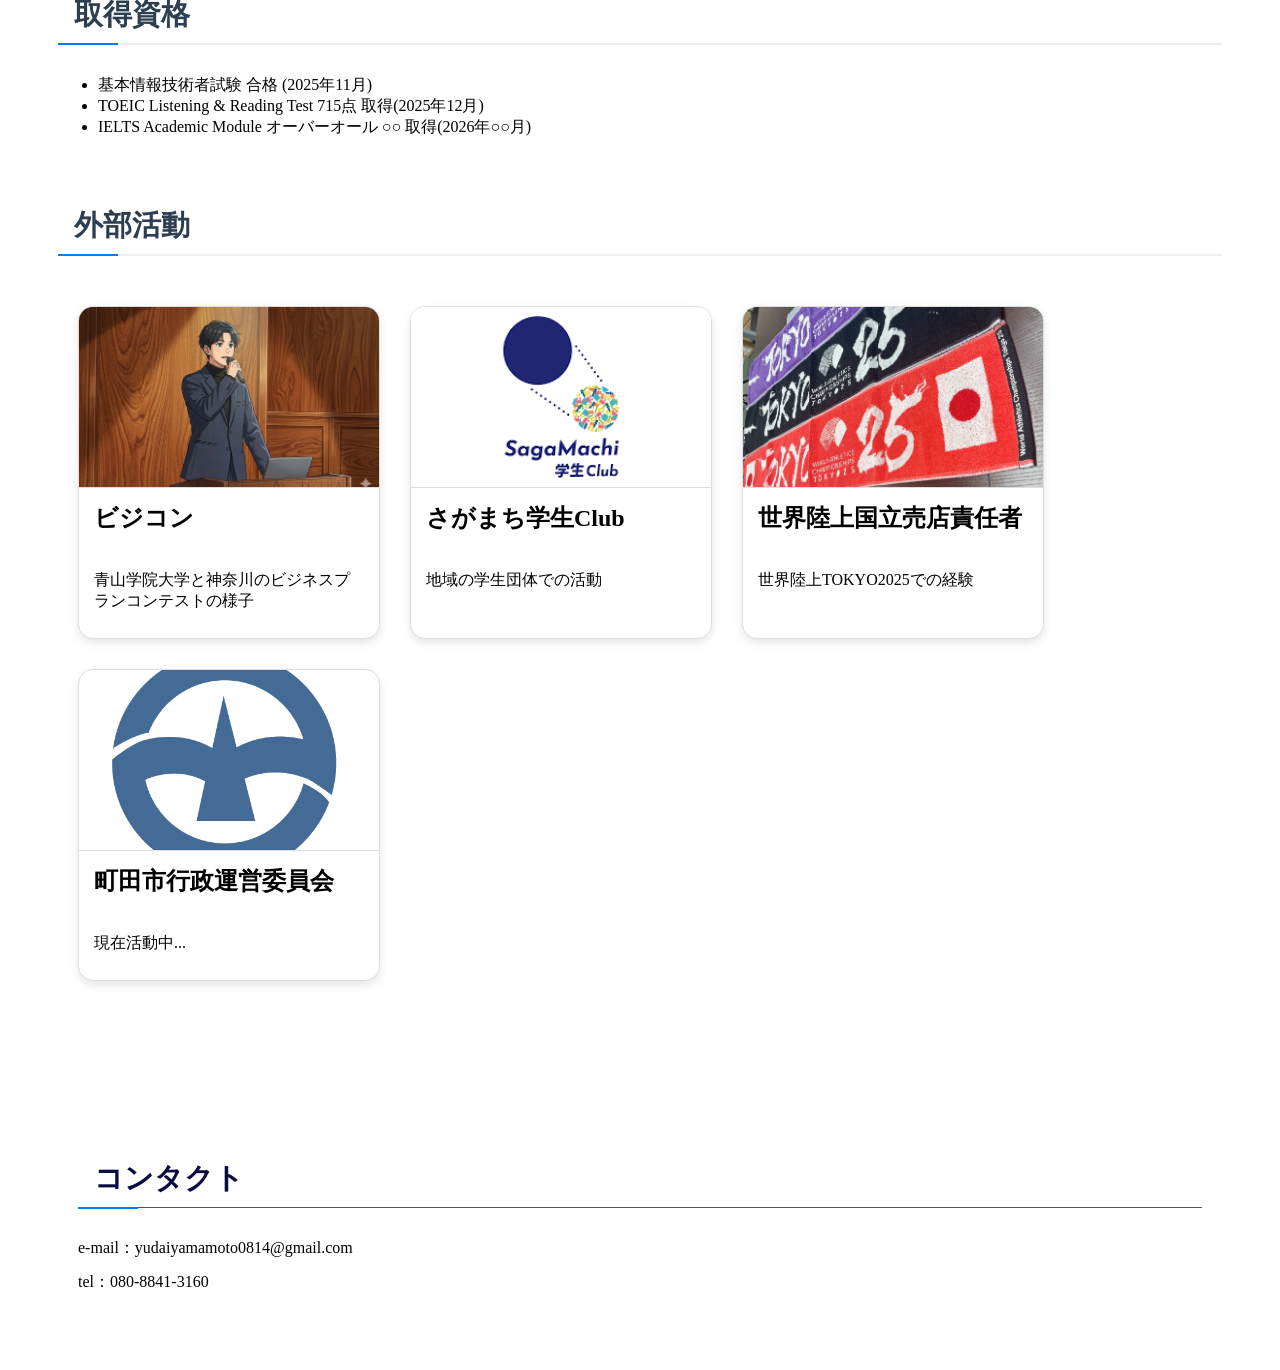
==== commit 291f6652: "形態素修正" ====
--- a/myj-fastapi-web-app-main/frontend/index.html
+++ b/myj-fastapi-web-app-main/frontend/index.html
@@ -107,7 +107,7 @@
                     <img src="sudati.png" alt="">
                 </div>
                 <div class="title">
-                    <p>形態素解析</p>
+                    <p>形態素解析(紹介ページ)</p>
                 </div>
                 <div class="language">
                     <span class="lang-python">Python</span>
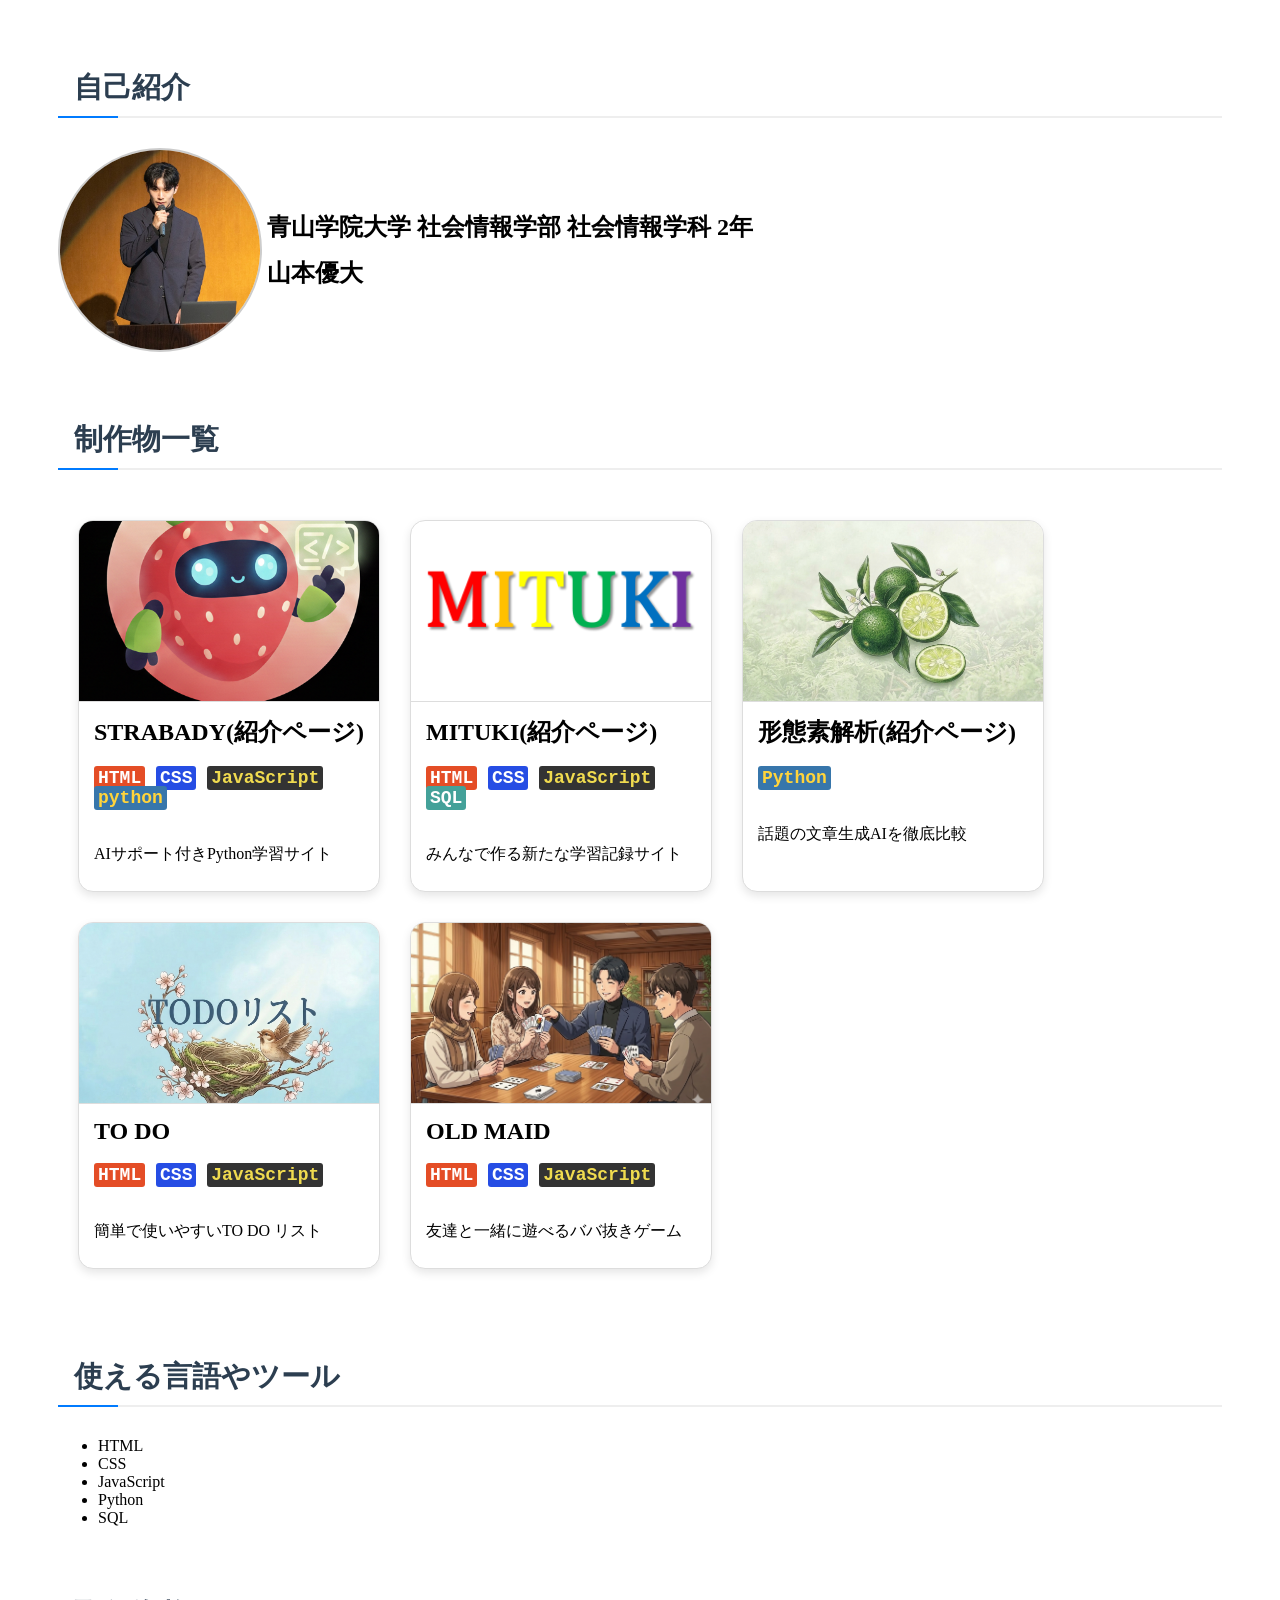
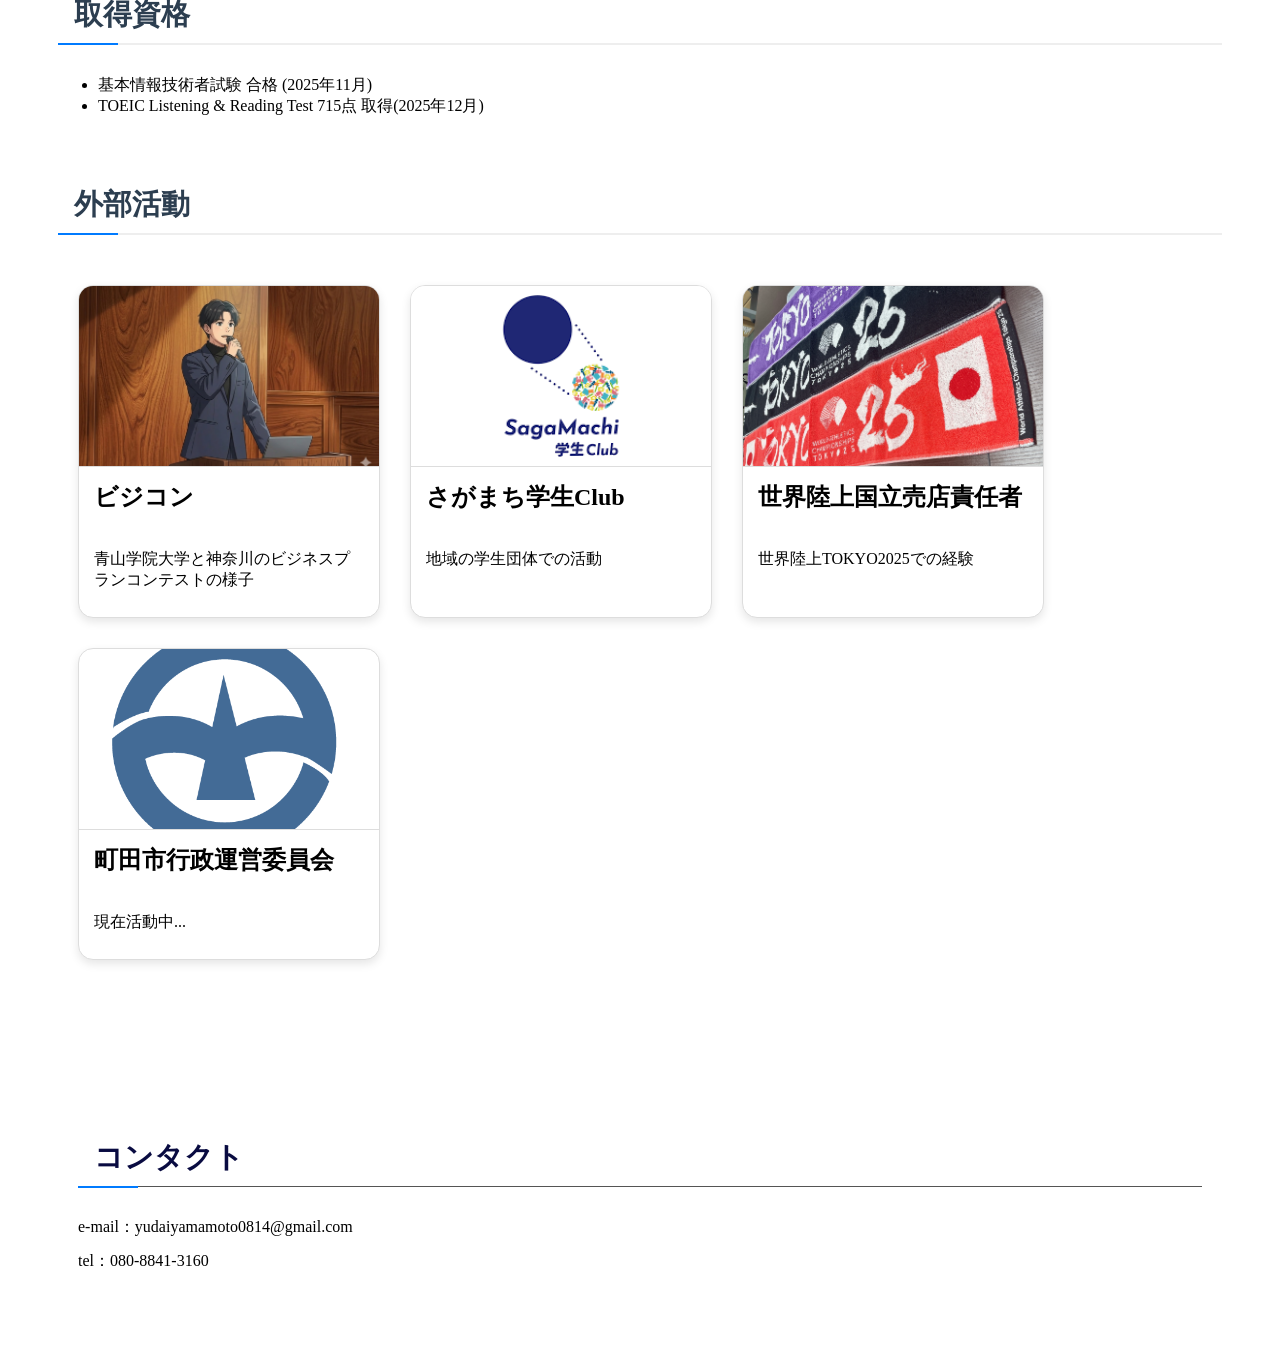
==== commit 707620ad: "IELTS消去" ====
--- a/myj-fastapi-web-app-main/frontend/index.html
+++ b/myj-fastapi-web-app-main/frontend/index.html
@@ -163,7 +163,7 @@
         <ul>
             <li>基本情報技術者試験 合格 (2025年11月)</li>
             <li>TOEIC Listening & Reading Test 715点 取得(2025年12月)</li>
-            <li>IELTS Academic Module オーバーオール  ○○ 取得(2026年○○月)</li>
+            <!-- <li>IELTS Academic Module オーバーオール  ○○ 取得(2026年○○月)</li> -->
         </ul>
 
         <h1>外部活動</h1>
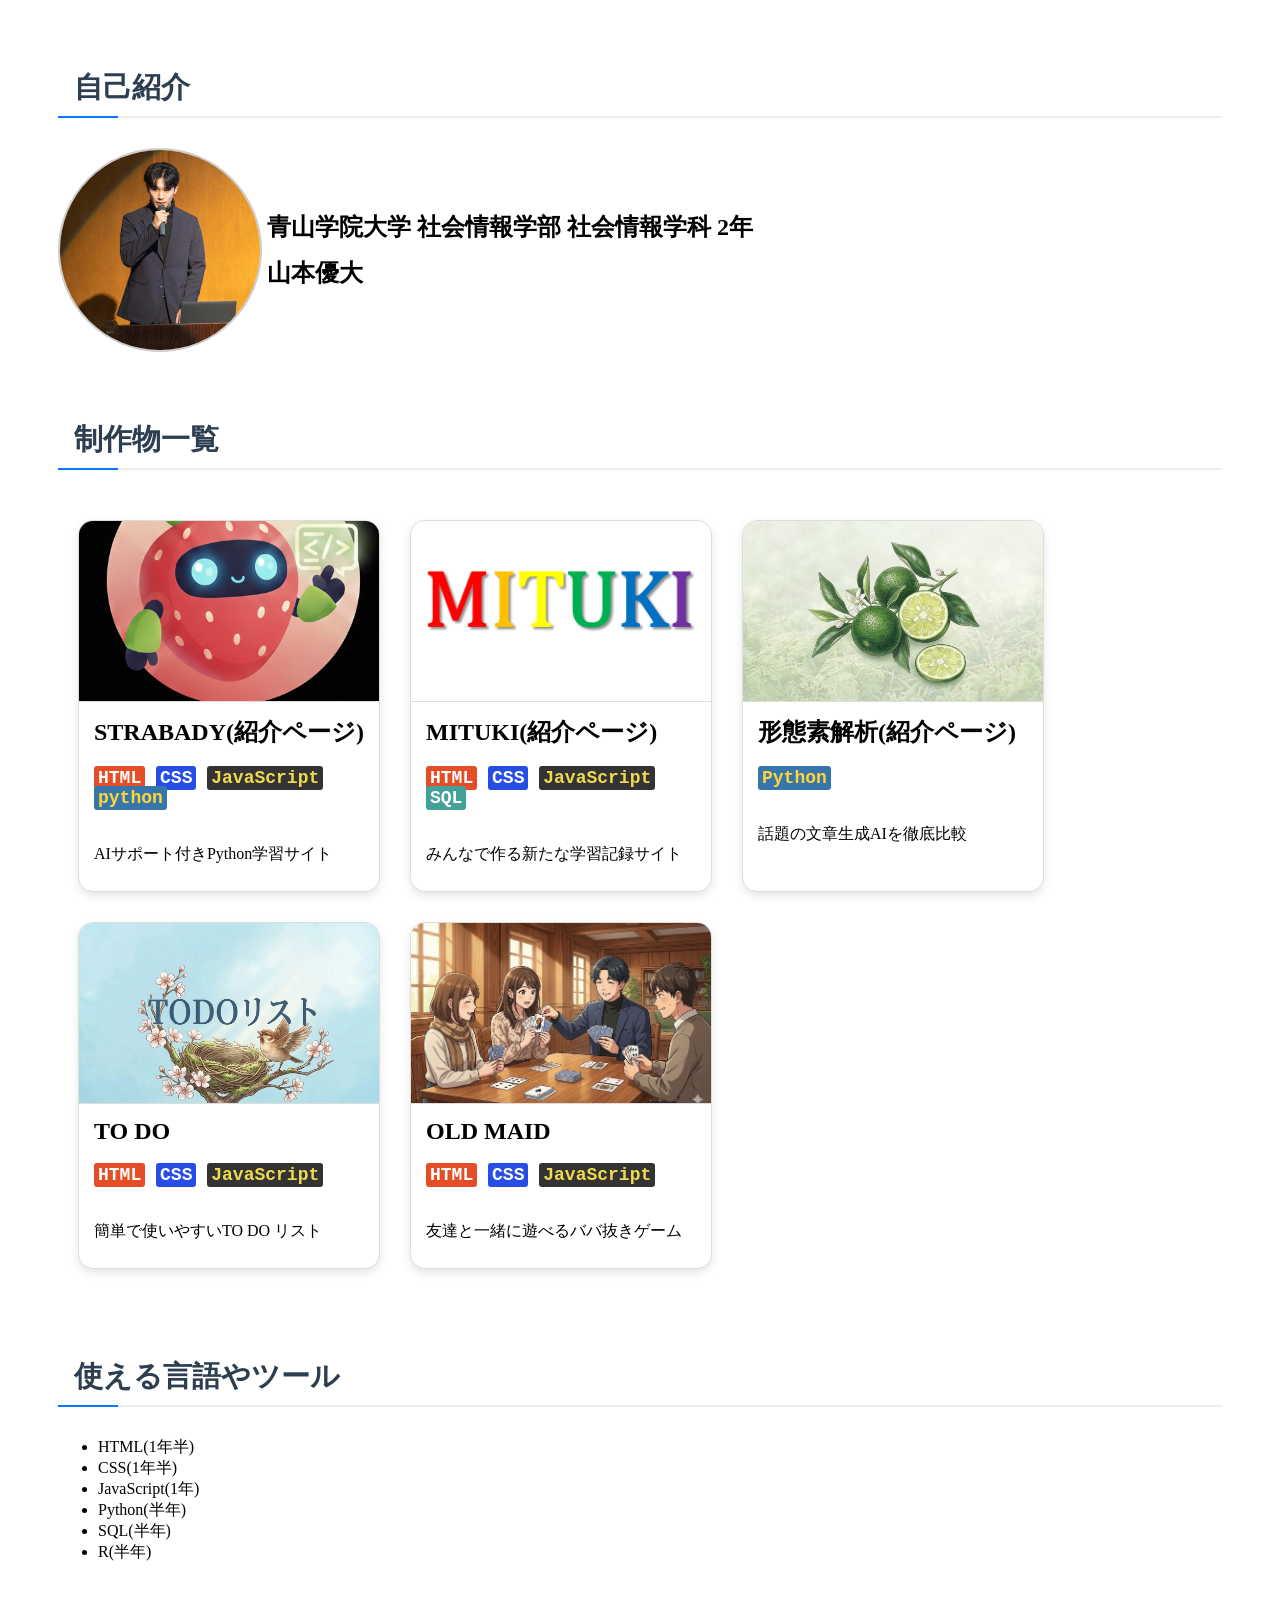
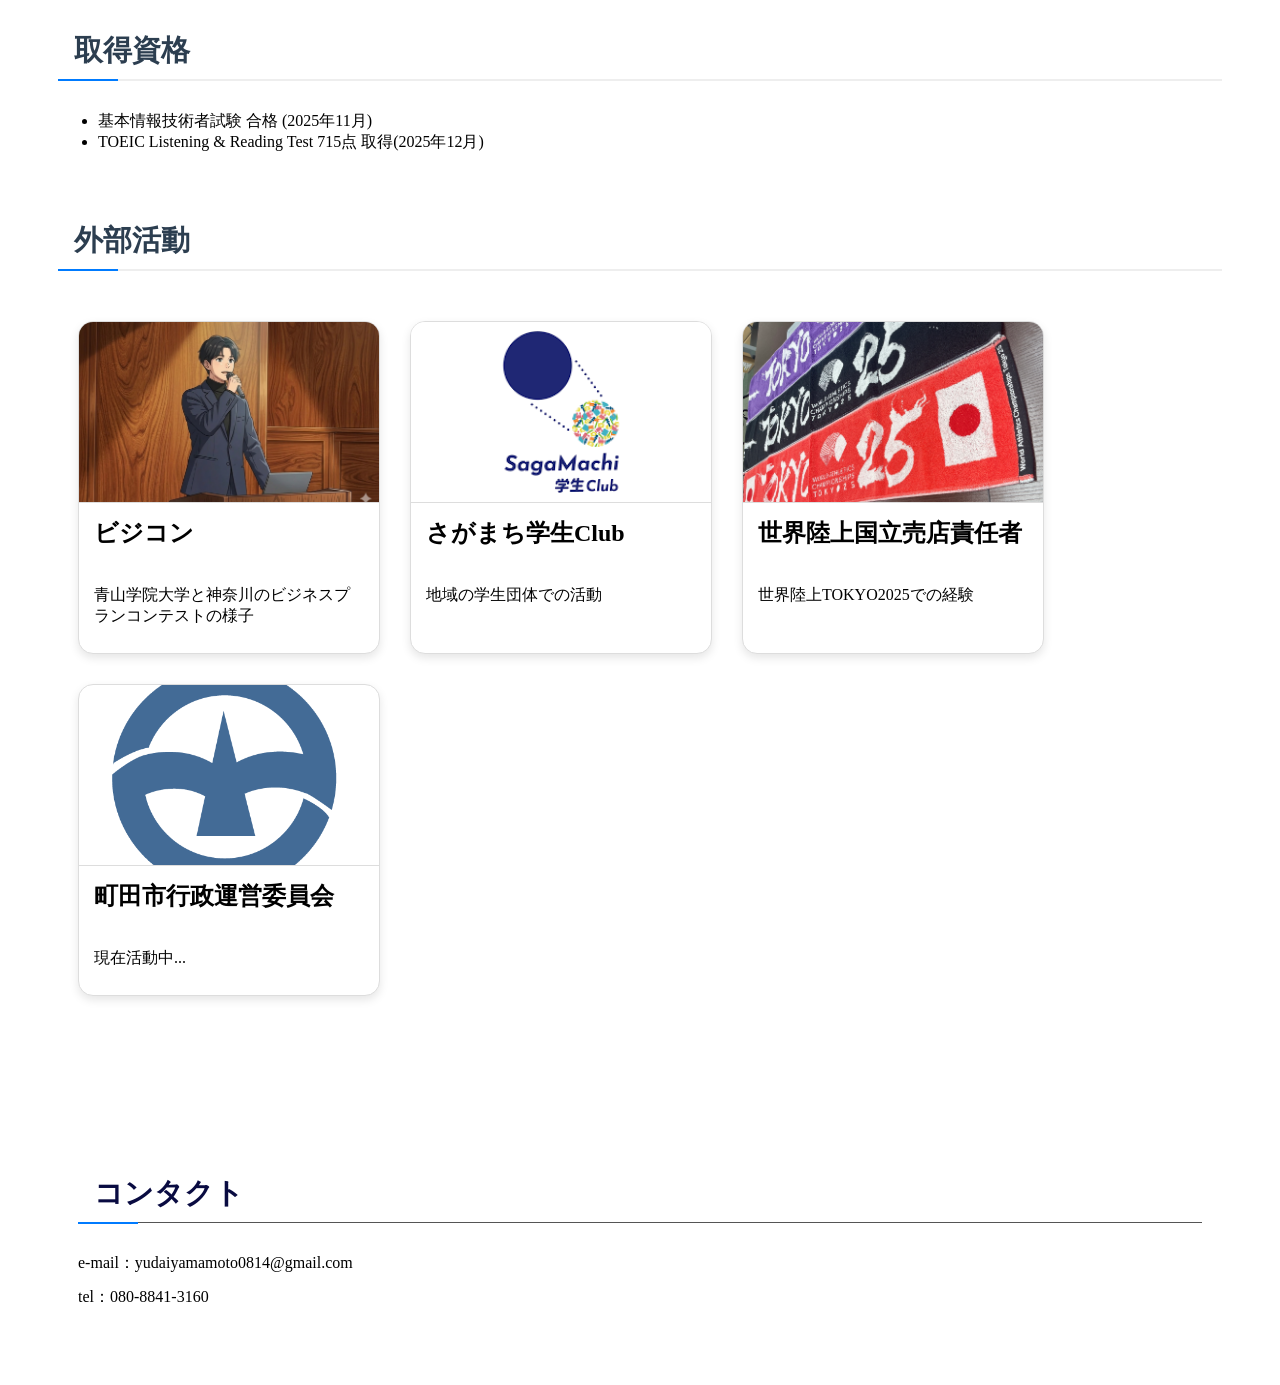
==== commit e3a4ac8b: "言語修正" ====
--- a/myj-fastapi-web-app-main/frontend/index.html
+++ b/myj-fastapi-web-app-main/frontend/index.html
@@ -152,11 +152,12 @@
         </div>
         <h1>使える言語やツール</h1>
         <ul>
-            <li>HTML</li>
-            <li>CSS</li>
-            <li>JavaScript</li>
-            <li>Python</li>
-            <li>SQL</li>
+            <li>HTML(1年半)</li>
+            <li>CSS(1年半)</li>
+            <li>JavaScript(1年)</li>
+            <li>Python(半年)</li>
+            <li>SQL(半年)</li>
+            <li>R(半年)</li>
         </ul>
 
         <h1>取得資格</h1>
